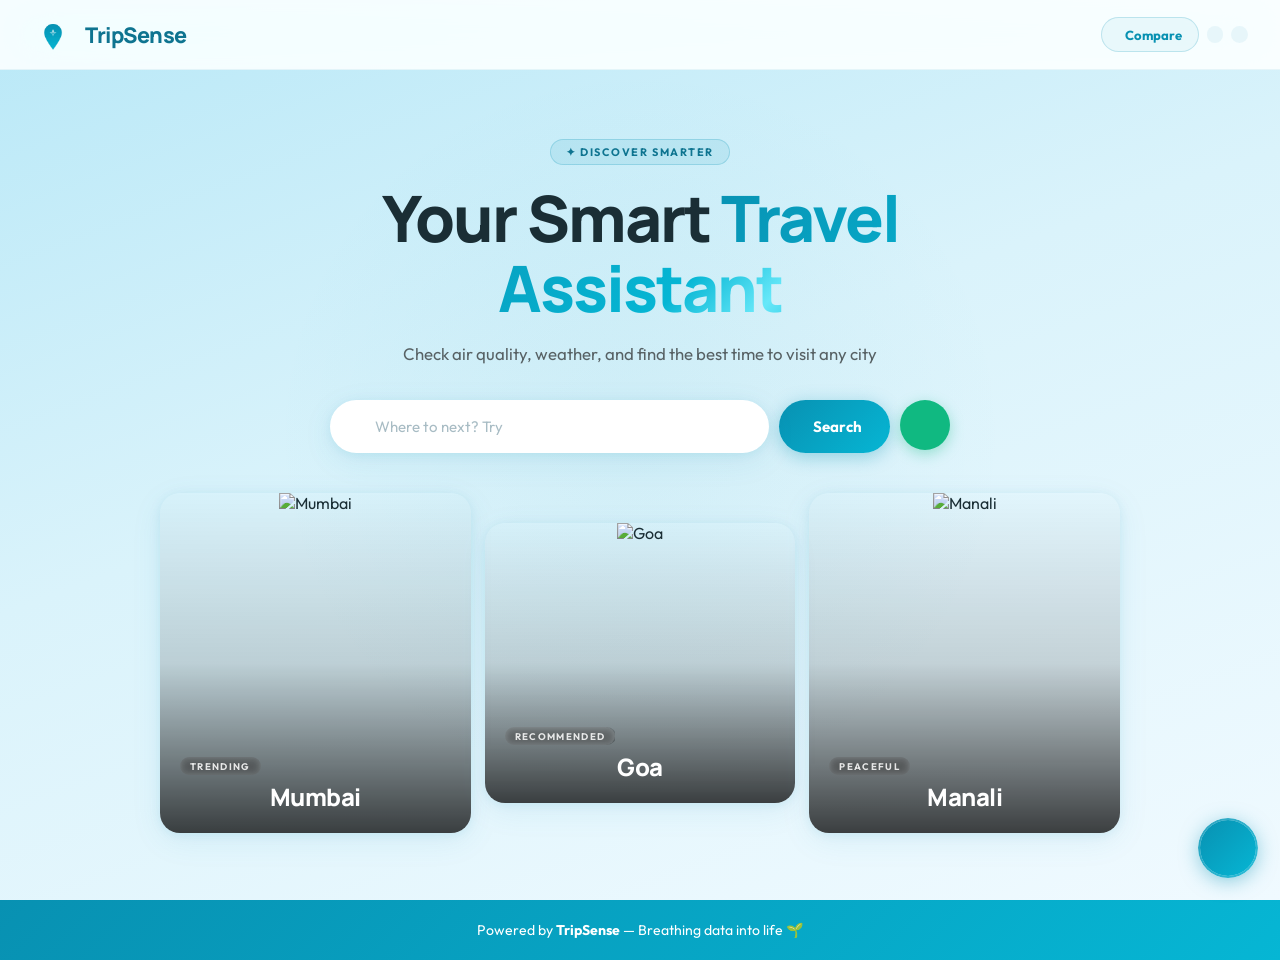
==== index.html @ 6d90a62f "Add files via upload" ====
<!DOCTYPE html>
<html lang="en">
<head>
  <meta charset="UTF-8">
  <meta name="viewport" content="width=device-width, initial-scale=1.0">
  <title>TripSense | Smart Travel Assistant</title>
  <link rel="icon" href="tripsense.png" type="image/png">
  <link href="https://fonts.googleapis.com/css2?family=Outfit:wght@300;400;600;700;800&family=Manrope:wght@400;600;700;800&display=swap" rel="stylesheet">
  <link href="https://fonts.googleapis.com/css2?family=Material+Symbols+Outlined:wght,FILL@100..700,0..1&display=swap" rel="stylesheet">
  <script src="https://unpkg.com/lucide@latest"></script>
  <link rel="stylesheet" href="style.css">
</head>
<body>

<!-- NAVBAR -->
<nav class="navbar">
  <div class="logo" onclick="scrollToTop()">
    <img src="tripsense-logo.png" alt="TripSense Logo">
    <span>TripSense</span>
  </div>
  <div class="nav-actions">
    <button id="compareBtn" class="compare-btn" title="Compare two cities">
      <i data-lucide="columns-2"></i>
      <span>Compare</span>
    </button>
    <button id="favoritesBtn" class="nav-btn" title="Favorite Cities">
      <i data-lucide="heart"></i>
      <span class="fav-count" id="favCount">0</span>
    </button>
    <button id="darkModeBtn" class="nav-btn" aria-label="Toggle dark mode">
      <i data-lucide="moon"></i>
    </button>
  </div>
</nav>

<!-- HERO -->
<section class="hero">
  <div class="hero-bg-gradient"></div>
  <div class="hero-content">
    <div class="hero-badge">✦ DISCOVER SMARTER</div>
    <h1>Your Smart <span class="hero-accent">Travel Assistant</span></h1>
    <p class="subtitle">Check air quality, weather, and find the best time to visit any city</p>
    <div class="search-container">
      <div class="search-box">
        <i data-lucide="map-pin" class="search-icon"></i>
        <input type="text" id="cityInput" placeholder="Where to next? Try Bali, Paris, Tokyo…" autocomplete="off">
        <div id="autocompleteDropdown" class="autocomplete-dropdown hidden"></div>
      </div>
      <button id="searchBtn" class="search-btn">
        <i data-lucide="search"></i>
        <span>Search</span>
      </button>
      <button id="locationBtn" class="location-btn" title="Use my location">
        <i data-lucide="navigation"></i>
      </button>
    </div>
    <div id="errorMsg" class="error-msg hidden">
      <i data-lucide="alert-circle"></i>
      <span id="errorText"></span>
    </div>
    <!-- Recent Searches -->
    <div id="recentSearches" class="recent-searches hidden">
      <div class="recent-label">Recent</div>
      <div id="recentList" class="recent-list"></div>
    </div>
  </div>

  <!-- Destination Cards -->
  <div class="dest-cards">
    <div class="dest-card dest-card-tall" onclick="quickSearch('Mumbai')">
      <img src="https://images.unsplash.com/photo-1570168007204-dfb528c6958f?w=700&q=85" alt="Mumbai" loading="lazy">
      <div class="dest-card-overlay">
        <span class="dest-tag">TRENDING</span>
        <span class="dest-name">Mumbai</span>
      </div>
    </div>
    <div class="dest-card dest-card-mid" onclick="quickSearch('Goa')">
      <img src="https://images.unsplash.com/photo-1512343879784-a960bf40e7f2?w=700&q=85" alt="Goa" loading="lazy">
      <div class="dest-card-overlay">
        <span class="dest-tag">RECOMMENDED</span>
        <span class="dest-name">Goa</span>
      </div>
    </div>
    <div class="dest-card dest-card-tall" onclick="quickSearch('Manali')">
      <img src="https://images.unsplash.com/photo-1626621341517-bbf3d9990a23?w=700&q=85" alt="Manali" loading="lazy">
      <div class="dest-card-overlay">
        <span class="dest-tag">PEACEFUL</span>
        <span class="dest-name">Manali</span>
      </div>
    </div>
  </div>
</section>

<!-- MODALS -->
<div id="cityModal" class="modal-overlay hidden">
  <div class="modal-content">
    <div class="modal-header">
      <h3>Multiple locations found</h3>
      <button id="closeModal" class="close-btn"><i data-lucide="x"></i></button>
    </div>
    <p class="modal-subtitle">Please select the location you're looking for:</p>
    <div id="cityChoices" class="city-choices"></div>
  </div>
</div>

<div id="favoritesModal" class="modal-overlay hidden">
  <div class="modal-content">
    <div class="modal-header">
      <h3>Favorite Cities ❤️</h3>
      <button id="closeFavModal" class="close-btn"><i data-lucide="x"></i></button>
    </div>
    <div id="favoritesList" class="favorites-list"></div>
  </div>
</div>

<!-- Compare Modal -->
<div id="compareModal" class="modal-overlay hidden">
  <div class="modal-content compare-modal-content">
    <div class="modal-header">
      <h3>Compare Cities</h3>
      <button id="closeCompareModal" class="close-btn"><i data-lucide="x"></i></button>
    </div>
    <p class="modal-subtitle">See how two destinations stack up side by side</p>
    <div class="compare-inputs">
      <input type="text" id="compareCity1" placeholder="City 1 (e.g., Paris)" class="compare-input">
      <span class="compare-vs">VS</span>
      <input type="text" id="compareCity2" placeholder="City 2 (e.g., Tokyo)" class="compare-input">
    </div>
    <button id="runCompare" class="search-btn" style="width:100%;margin-top:1rem;justify-content:center">
      <i data-lucide="bar-chart-3"></i> Compare Now
    </button>
    <div id="compareResults" class="compare-results hidden"></div>
  </div>
</div>

<!-- SKELETON LOADER (replaces plain spinner) -->
<div id="loadingSpinner" class="skeleton-section hidden">
  <div class="container">
    <div class="skeleton-main-card">
      <div class="skeleton-header">
        <div class="skeleton-line skeleton-title"></div>
        <div class="skeleton-circle"></div>
      </div>
      <div class="skeleton-stats-grid">
        <div class="skeleton-stat"></div>
        <div class="skeleton-stat"></div>
        <div class="skeleton-stat"></div>
        <div class="skeleton-stat"></div>
      </div>
    </div>
    <div class="skeleton-health"></div>
    <div class="skeleton-forecast-row">
      <div class="skeleton-forecast-item"></div>
      <div class="skeleton-forecast-item"></div>
      <div class="skeleton-forecast-item"></div>
      <div class="skeleton-forecast-item"></div>
      <div class="skeleton-forecast-item"></div>
    </div>
  </div>
</div>

<!-- RESULTS -->
<section id="resultsSection" class="results-section hidden">
  <div class="container">

    <!-- Main Card -->
    <div class="main-card reveal">
      <div class="city-header">
        <div>
          <div class="city-title-row">
            <h2 id="cityName">City Name</h2>
            <!-- Travel Score Ring -->
            <div class="travel-score" id="travelScore">
              <svg viewBox="0 0 36 36" class="score-ring">
                <path class="score-ring-bg" d="M18 2.0845 a 15.9155 15.9155 0 0 1 0 31.831 a 15.9155 15.9155 0 0 1 0 -31.831"/>
                <path class="score-ring-fill" id="scoreRingFill" stroke-dasharray="0, 100" d="M18 2.0845 a 15.9155 15.9155 0 0 1 0 31.831 a 15.9155 15.9155 0 0 1 0 -31.831"/>
              </svg>
              <span class="score-number" id="scoreNumber">--</span>
            </div>
            <button id="favoriteBtn" class="favorite-btn" title="Add to favorites"><i data-lucide="heart"></i></button>
            <button id="shareBtn" class="share-btn" title="Share this city"><i data-lucide="share-2"></i></button>
          </div>
          <p id="weatherDesc" class="weather-desc">Weather description</p>
          <p class="score-label-text" id="scoreLabel"></p>
        </div>
        <img id="weatherIcon" src="" alt="weather icon" class="weather-icon">
      </div>

      <div class="conditions-label">
        <span class="conditions-tag">DESTINATION INSIGHTS</span>
        <span class="conditions-title">Current Conditions</span>
      </div>

      <div class="traveler-rating-strip">
        <div class="rating-stars" id="ratingStars">★★★★☆</div>
        <div class="rating-text" id="ratingText">Loading traveler sentiment…</div>
        <div class="rating-badge" id="ratingBadge">--</div>
      </div>

      <div class="stats-grid">
        <div class="stat-card aqi-card reveal" style="transition-delay:0.05s">
          <div class="stat-card-top">
            <div class="stat-icon-chip aqi-chip"><i data-lucide="wind"></i></div>
            <span class="stat-badge">Good</span>
          </div>
          <div class="stat-label-small">Air Quality</div>
          <div class="stat-value" id="aqiValue">--</div>
          <div class="stat-label" id="aqiLabel">--</div>
          <div class="stat-card-bar aqi-bar"></div>
        </div>
        <div class="stat-card temp-card reveal" style="transition-delay:0.15s">
          <div class="stat-card-top">
            <div class="stat-icon-chip temp-chip"><i data-lucide="thermometer"></i></div>
            <span class="stat-badge temp-badge">Temperature</span>
          </div>
          <div class="stat-label-small">Temperature</div>
          <div class="stat-value" id="tempValue">--°C</div>
          <div class="stat-sublabel" id="feelsLike">Feels like --°C</div>
          <div class="stat-card-bar temp-bar"></div>
        </div>
        <div class="stat-card humidity-card reveal" style="transition-delay:0.25s">
          <div class="stat-card-top">
            <div class="stat-icon-chip humidity-chip"><i data-lucide="droplets"></i></div>
            <span class="stat-badge humidity-badge">Moderate</span>
          </div>
          <div class="stat-label-small">Humidity</div>
          <div class="stat-value" id="humidityValue">--%</div>
          <div class="stat-sublabel" id="windSpeed">Wind: -- m/s</div>
          <div class="stat-card-bar humidity-bar"></div>
        </div>
        <div class="stat-card time-card reveal" style="transition-delay:0.35s">
          <div class="stat-card-top">
            <div class="stat-icon-chip uv-chip"><i data-lucide="sun"></i></div>
            <span class="stat-badge uv-badge">UV Level</span>
          </div>
          <div class="stat-label-small">UV Index</div>
          <div class="stat-value small" id="uvValue">--</div>
          <div class="stat-sublabel" id="uvLabel">--</div>
          <div class="stat-card-bar time-bar"></div>
        </div>
      </div>

      <!-- Best Time to Visit Banner -->
      <div class="best-time-banner reveal" style="transition-delay:0.4s">
        <div class="best-time-icon"><i data-lucide="calendar"></i></div>
        <div class="best-time-content">
          <span class="best-time-label">Best Time to Visit</span>
          <span class="best-time-months" id="bestMonth">--</span>
          <span class="best-time-reason" id="bestReason">--</span>
        </div>
      </div>
    </div>

    <!-- Map Card -->
    <div class="map-card reveal">
      <h3 class="card-title"><i data-lucide="map"></i> Location</h3>
      <div class="map-container">
        <iframe id="cityMapFrame" src="" allowfullscreen loading="lazy" referrerpolicy="no-referrer-when-downgrade"></iframe>
      </div>
    </div>

    <!-- Local Time + Sunrise/Sunset Card -->
    <div class="time-info-card reveal">
      <div class="local-time-section">
        <div class="local-time-icon"><i data-lucide="clock"></i></div>
        <div>
          <div class="local-time-label">Local Time</div>
          <div class="local-time-value" id="localTime">--:--</div>
        </div>
      </div>
      <div class="sun-times">
        <div class="sun-item">
          <i data-lucide="sunrise"></i>
          <div><div class="sun-label">Sunrise</div><div class="sun-value" id="sunriseTime">--:--</div></div>
        </div>
        <div class="sun-item">
          <i data-lucide="sunset"></i>
          <div><div class="sun-label">Sunset</div><div class="sun-value" id="sunsetTime">--:--</div></div>
        </div>
        <div class="sun-item">
          <i data-lucide="eye"></i>
          <div><div class="sun-label">Visibility</div><div class="sun-value" id="visibilityValue">-- km</div></div>
        </div>
      </div>
    </div>

    <!-- Health Card -->
    <div class="health-card reveal">
      <h3 class="card-title"><i data-lucide="trending-up"></i> Health Recommendation</h3>
      <p id="healthRec" class="health-text">--</p>
    </div>

    <!-- Forecast Card -->
    <div class="forecast-card reveal">
      <h3 class="card-title">5-Day Forecast</h3>
      <div id="forecastGrid" class="forecast-grid"></div>
    </div>

    <!-- Hotels -->
    <div class="hotels-section reveal">
      <h3 class="card-title"><i data-lucide="hotel"></i> Find Your Perfect Stay</h3>
      
      <!-- Featured Booking.com Card -->
      <div class="featured-hotel-card" id="featuredHotelCard">
        <div class="featured-hotel-content">
          <div class="featured-hotel-icon">
            <i data-lucide="building-2"></i>
          </div>
          <div class="featured-hotel-text">
            <h4>Find the best hotel deals</h4>
            <p>Compare prices & save up to 50%</p>
          </div>
        </div>
        <a id="bookingLink" href="#" target="_blank" rel="noopener noreferrer" class="featured-hotel-cta">
          Search Hotels <span class="cta-arrow">→</span>
        </a>
      </div>
      
      <!-- Other Platforms -->
      <div class="platform-grid-small">
        <a id="agodaLink" href="#" target="_blank" rel="noopener" class="platform-pill">🏨 Agoda</a>
        <a id="airbnbLink" href="#" target="_blank" rel="noopener" class="platform-pill">🏠 Airbnb</a>
        <a id="hotelscomLink" href="#" target="_blank" rel="noopener" class="platform-pill">🏨 Hotels.com</a>
      </div>
    </div>

    <!-- Flight CTA -->
    <div class="flight-card reveal">
      <div class="flight-card-inner">
        <div class="flight-left">
          <div class="flight-icon-wrap">
            <span class="material-symbols-outlined">flight_takeoff</span>
          </div>
          <div>
            <h3 id="flightTitle">Ready to Visit?</h3>
            <p class="flight-subtitle">Find the best flight deals and start planning your trip!</p>
          </div>
        </div>
        <a id="flightLink" href="#" target="_blank" rel="noopener noreferrer" class="flight-btn">
          Search Flights <span class="material-symbols-outlined">arrow_forward</span>
        </a>
      </div>
      <p class="flight-note">Powered by Google Flights · Compare prices across airlines</p>
    </div>

  </div>
</section>

<!-- SHARE MODAL -->
<div id="shareModal" class="modal-overlay hidden">
  <div class="modal-content share-modal">
    <div class="modal-header">
      <h3>Share This City 🌍</h3>
      <button id="closeShareModal" class="close-btn"><i data-lucide="x"></i></button>
    </div>
    <p class="modal-subtitle">Share travel info with friends and family</p>
    <div class="share-options">
      <button class="share-option whatsapp" id="shareWhatsApp">
        <svg width="24" height="24" viewBox="0 0 24 24" fill="currentColor"><path d="M17.472 14.382c-.297-.149-1.758-.867-2.03-.967-.273-.099-.471-.148-.67.15-.197.297-.767.966-.94 1.164-.173.199-.347.223-.644.075-.297-.15-1.255-.463-2.39-1.475-.883-.788-1.48-1.761-1.653-2.059-.173-.297-.018-.458.13-.606.134-.133.298-.347.446-.52.149-.174.198-.298.298-.497.099-.198.05-.371-.025-.52-.075-.149-.669-1.612-.916-2.207-.242-.579-.487-.5-.669-.51-.173-.008-.371-.01-.57-.01-.198 0-.52.074-.792.372-.272.297-1.04 1.016-1.04 2.479 0 1.462 1.065 2.875 1.213 3.074.149.198 2.096 3.2 5.077 4.487.709.306 1.262.489 1.694.625.712.227 1.36.195 1.871.118.571-.085 1.758-.719 2.006-1.413.248-.694.248-1.289.173-1.413-.074-.124-.272-.198-.57-.347m-5.421 7.403h-.004a9.87 9.87 0 01-5.031-1.378l-.361-.214-3.741.982.998-3.648-.235-.374a9.86 9.86 0 01-1.51-5.26c.001-5.45 4.436-9.884 9.888-9.884 2.64 0 5.122 1.03 6.988 2.898a9.825 9.825 0 012.893 6.994c-.003 5.45-4.437 9.884-9.885 9.884m8.413-18.297A11.815 11.815 0 0012.05 0C5.495 0 .16 5.335.157 11.892c0 2.096.547 4.142 1.588 5.945L.057 24l6.305-1.654a11.882 11.882 0 005.683 1.448h.005c6.554 0 11.89-5.335 11.893-11.893a11.821 11.821 0 00-3.48-8.413Z"/></svg>
        <span>WhatsApp</span>
      </button>
      <button class="share-option twitter" id="shareTwitter">
        <svg width="24" height="24" viewBox="0 0 24 24" fill="currentColor"><path d="M18.244 2.25h3.308l-7.227 8.26 8.502 11.24H16.17l-5.214-6.817L4.99 21.75H1.68l7.73-8.835L1.254 2.25H8.08l4.713 6.231zm-1.161 17.52h1.833L7.084 4.126H5.117z"/></svg>
        <span>X (Twitter)</span>
      </button>
      <button class="share-option facebook" id="shareFacebook">
        <svg width="24" height="24" viewBox="0 0 24 24" fill="currentColor"><path d="M24 12.073c0-6.627-5.373-12-12-12s-12 5.373-12 12c0 5.99 4.388 10.954 10.125 11.854v-8.385H7.078v-3.47h3.047V9.43c0-3.007 1.792-4.669 4.533-4.669 1.312 0 2.686.235 2.686.235v2.953H15.83c-1.491 0-1.956.925-1.956 1.874v2.25h3.328l-.532 3.47h-2.796v8.385C19.612 23.027 24 18.062 24 12.073z"/></svg>
        <span>Facebook</span>
      </button>
      <button class="share-option copy" id="shareCopy">
        <i data-lucide="copy"></i>
        <span>Copy Link</span>
      </button>
    </div>
    <div id="shareSuccess" class="share-success hidden">
      <i data-lucide="check-circle"></i>
      <span>Link copied to clipboard!</span>
    </div>
  </div>
</div>

<!-- Toast container -->
<div id="toastContainer" class="toast-container"></div>

<!-- AI Trip Assistant Chatbot -->
<div id="chatbotWidget" class="chatbot-widget">
  <button id="chatbotToggle" class="chatbot-toggle" aria-label="Open AI Trip Assistant">
    <i data-lucide="sparkles" class="chatbot-toggle-icon"></i>
  </button>
  
  <div id="chatbotContainer" class="chatbot-container hidden">
    <div class="chatbot-header">
      <div class="chatbot-header-left">
        <div class="chatbot-avatar">
          <i data-lucide="sparkles"></i>
        </div>
        <div class="chatbot-title">
          <h4>TripSense AI</h4>
          <span class="chatbot-status">
            <span class="status-dot"></span> Online
          </span>
        </div>
      </div>
      <div class="chatbot-header-actions">
        <button id="chatbotClear" class="chatbot-action-btn" title="Clear conversation">
          <i data-lucide="trash-2"></i>
        </button>
        <button id="chatbotClose" class="chatbot-action-btn" title="Close">
          <i data-lucide="x"></i>
        </button>
      </div>
    </div>
    
    <div id="chatbotMessages" class="chatbot-messages">
      <div class="chat-message bot-message">
        <div class="message-avatar"><i data-lucide="bot"></i></div>
        <div class="message-content">
          <p>Hi! I'm TripSense AI 🌍 Ask me anything about travel — itineraries, packing, best time to visit, local tips and more.</p>
        </div>
      </div>
    </div>
    
    <div class="chatbot-suggestions">
      <button class="suggestion-chip" onclick="askAI('What is the best time to visit this location?')">
        🌤️ Best time to visit?
      </button>
      <button class="suggestion-chip" onclick="askAI('Suggest 3-day itinerary')">
        📅 3-day itinerary
      </button>
      <button class="suggestion-chip" onclick="askAI('What should I pack?')">
        🎒 Packing list
      </button>
      <button class="suggestion-chip" onclick="askAI('Local attractions nearby')">
        📍 Local attractions
      </button>
    </div>
    
    <div class="chatbot-input-area">
      <div class="chatbot-input-wrapper">
        <input 
          type="text" 
          id="chatbotInput" 
          placeholder="Ask about trips, weather, locations..." 
          autocomplete="off"
        >
        <button id="chatbotSend" class="chatbot-send-btn" aria-label="Send message">
          <i data-lucide="send"></i>
        </button>
      </div>
      <p class="chatbot-disclaimer">
        <i data-lucide="info" style="width:12px;height:12px;"></i>
        Powered by Groq · Llama 3.1 • May occasionally provide incorrect info
      </p>
    </div>
  </div>
</div>

<!-- FOOTER -->
<footer>
  <p>Powered by <b>TripSense</b> — Breathing data into life 🌱</p>
</footer>

<script src="script.js"></script>
<script src="enhancements.js"></script>
<script src="chatbot.js"></script>
<script>
  function quickSearch(city) {
    const input = document.getElementById('cityInput');
    const btn   = document.getElementById('searchBtn');
    if (input && btn) { input.value = city; btn.click(); }
  }

  // Scroll reveal observer (shared — enhancements.js also uses window.revealObserver)
  window.revealObserver = new IntersectionObserver((entries) => {
    entries.forEach(entry => {
      if (entry.isIntersecting) {
        entry.target.classList.add('active');
        window.revealObserver.unobserve(entry.target);
      }
    });
  }, { threshold: 0.07, rootMargin: '0px 0px -30px 0px' });
  document.querySelectorAll('.reveal').forEach(el => window.revealObserver.observe(el));
</script>
</body>
</html>
---- style.css ----
/* ============================================================
   TripSense — Final Upgraded Style
   Incorporates all 4 Stitch screenshots:
   - Image 1: Stat cards with icon chips + colored bottom bars
   - Image 2: Flight CTA with asymmetric hero feel
   - Image 3: Clean forecast cards, large city image header
   - Image 4: Staggered destination cards layout
   ============================================================ */

/* === RESET === */
*, *::before, *::after { margin: 0; padding: 0; box-sizing: border-box; }

/* === VARIABLES === */
:root {
  --primary: #0891b2;
  --primary-dark: #0e7490;
  --primary-light: #cffafe;
  --secondary: #06b6d4;
  --bg-light: #dff0f7;
  --bg-white: #ffffff;
  --text-dark: #1a2e35;
  --text-gray: #576164;
  --shadow: 0 4px 24px rgba(8,145,178,0.08);
  --shadow-lg: 0 12px 48px rgba(8,145,178,0.14);
  --shadow-card: 0 2px 12px rgba(8,145,178,0.1), 0 8px 32px rgba(8,145,178,0.08);
  --radius: 20px;
  --radius-lg: 24px;
  --transition: all 0.3s cubic-bezier(0.4,0,0.2,1);
  --spring: all 0.45s cubic-bezier(0.34,1.56,0.64,1);
}

body.dark {
  --bg-light: #0c1a24;
  --bg-white: #162230;
  --text-dark: #e8f4f8;
  --text-gray: #8faab8;
  --shadow: 0 4px 24px rgba(0,0,0,0.4);
  --shadow-lg: 0 12px 48px rgba(0,0,0,0.5);
  --shadow-card: 0 2px 16px rgba(0,0,0,0.3), 0 8px 32px rgba(0,0,0,0.2);
}

/* === BODY === */
body {
  font-family: 'Outfit', sans-serif;
  background: var(--bg-light);
  color: var(--text-dark);
  min-height: 100vh;
  display: flex;
  flex-direction: column;
  transition: background 0.4s ease, color 0.4s ease;
  overflow-x: hidden;
}
body.dark { background: linear-gradient(160deg, #0c1a24 0%, #0a1520 100%); }

/* === SCROLL REVEAL — smoother than before === */
.reveal {
  opacity: 0;
  transform: translateY(28px);
  transition: opacity 0.75s cubic-bezier(0.16,1,0.3,1),
              transform 0.75s cubic-bezier(0.16,1,0.3,1);
}
.reveal.active { opacity: 1; transform: translateY(0); }

/* Staggered via transition-delay on individual elements */

/* === NAVBAR === */
.navbar {
  position: fixed;
  top: 0; width: 100%;
  background: rgba(255,255,255,0.88);
  backdrop-filter: blur(24px) saturate(200%);
  -webkit-backdrop-filter: blur(24px) saturate(200%);
  display: flex;
  justify-content: space-between;
  align-items: center;
  padding: 0.85rem 2rem;
  border-bottom: 1px solid rgba(8,145,178,0.08);
  z-index: 1000;
  transition: var(--transition);
}
body.dark .navbar {
  background: rgba(12,26,36,0.92);
  border-color: rgba(8,145,178,0.12);
}

.logo {
  display: flex;
  align-items: center;
  gap: 11px;
  font-family: 'Manrope', sans-serif;
  font-weight: 800;
  font-size: 1.35rem;
  letter-spacing: -0.5px;
  color: var(--primary-dark);
  cursor: pointer;
  transition: var(--spring);
}
.logo:hover { transform: scale(1.02); }
.logo img { width: 42px; height: 42px; }
body.dark .logo { color: #67e8f9; }

.nav-actions { display: flex; gap: 0.5rem; align-items: center; }

.nav-btn {
  border: none;
  background: rgba(8,145,178,0.07);
  color: var(--primary);
  padding: 0.52rem;
  border-radius: 12px;
  cursor: pointer;
  display: flex; align-items: center; justify-content: center;
  transition: var(--spring);
  position: relative;
}
.nav-btn:hover { background: rgba(8,145,178,0.16); transform: scale(1.1) translateY(-1px); }
.nav-btn svg { width: 18px; height: 18px; }

.fav-count {
  position: absolute; top: -5px; right: -5px;
  background: #ef4444; color: white;
  font-size: 0.65rem; font-weight: 700;
  padding: 2px 5px; border-radius: 10px; min-width: 18px; text-align: center;
}
.fav-count.hidden { display: none; }

/* === HERO === */
.hero {
  position: relative;
  z-index: 10;
  min-height: 100vh;
  display: flex;
  flex-direction: column;
  align-items: center;
  justify-content: center;
  padding: 6.5rem 1.5rem 2rem;
  overflow: hidden;
  text-align: center;
}

.hero-bg-gradient {
  position: absolute; inset: 0;
  background: linear-gradient(160deg, #b8e8f7 0%, #daf3fb 45%, #f0faff 100%);
  z-index: 0;
}
body.dark .hero-bg-gradient {
  background: linear-gradient(160deg, #0a1e2c 0%, #0c1a24 55%, #091520 100%);
}

/* Animated glow ring */
.hero-bg-gradient::before {
  content: '';
  position: absolute;
  width: 800px; height: 800px; border-radius: 50%;
  background: radial-gradient(circle, rgba(8,145,178,0.06) 0%, transparent 65%);
  top: 50%; left: 50%;
  transform: translate(-50%, -52%);
  animation: glow-pulse 7s ease-in-out infinite;
}
@keyframes glow-pulse {
  0%,100% { transform: translate(-50%,-52%) scale(1); opacity: 0.6; }
  50%      { transform: translate(-50%,-52%) scale(1.15); opacity: 1; }
}

.hero-content {
  position: relative; z-index: 20;
  max-width: 680px; width: 100%;
  animation: hero-rise 0.9s cubic-bezier(0.16,1,0.3,1) both;
}
@keyframes hero-rise {
  from { opacity:0; transform: translateY(32px); }
  to   { opacity:1; transform: translateY(0); }
}

.hero-badge {
  display: inline-block;
  background: rgba(8,145,178,0.09);
  border: 1px solid rgba(8,145,178,0.22);
  color: var(--primary-dark);
  font-size: 0.68rem; font-weight: 700;
  letter-spacing: 0.14em; text-transform: uppercase;
  padding: 5px 15px; border-radius: 50px; margin-bottom: 18px;
}
body.dark .hero-badge { background: rgba(103,232,249,0.1); border-color: rgba(103,232,249,0.25); color: #67e8f9; }

.hero h1 {
  font-family: 'Manrope', sans-serif;
  font-size: clamp(2.4rem, 6vw, 4rem);
  font-weight: 800;
  letter-spacing: -2px; line-height: 1.1;
  color: var(--text-dark);
  margin-bottom: 1rem;
}

.hero-accent {
  background: linear-gradient(135deg, #0891b2 30%, #06b6d4 100%);
  -webkit-background-clip: text; -webkit-text-fill-color: transparent; background-clip: text;
}

.subtitle {
  font-size: 1.05rem; color: var(--text-gray); font-weight: 400;
  line-height: 1.65; margin-bottom: 2rem;
  max-width: 500px; margin-left: auto; margin-right: auto;
}

/* === SEARCH === */
.search-container {
  display: flex; gap: 0.65rem;
  max-width: 620px; margin: 0 auto 2.5rem;
  flex-wrap: wrap; justify-content: center; align-items: stretch;
  position: relative;
  z-index: 30;
}

.search-box {
  flex: 1; min-width: 260px;
  position: relative; display: flex; align-items: center;
  z-index: 30;
}

.search-icon {
  position: absolute; left: 1.1rem;
  color: var(--primary); width: 17px; height: 17px;
}

.search-box input {
  width: 100%;
  padding: 0.95rem 1rem 0.95rem 2.7rem;
  border-radius: 50px; border: 2px solid transparent;
  background: var(--bg-white); color: var(--text-dark);
  font-family: 'Outfit', sans-serif; font-size: 0.94rem;
  outline: none; transition: var(--transition);
  box-shadow: var(--shadow-card);
}
.search-box input:focus {
  border-color: var(--primary);
  box-shadow: 0 0 0 4px rgba(8,145,178,0.1), var(--shadow-card);
}
.search-box input::placeholder { color: #a8bcc4; }

.autocomplete-dropdown { position: absolute; z-index: 9999; top: calc(100% + 6px); left: 0; right: 0; background: var(--bg-white); border: 1.5px solid rgba(8,145,178,0.2); border-radius: 16px; box-shadow: var(--shadow-lg); overflow: hidden; }
.autocomplete-item { padding: 0.75rem 1.1rem; cursor: pointer; font-size: 0.9rem; display: flex; align-items: center; gap: 0.5rem; transition: background 0.15s; }
.autocomplete-item:hover { background: rgba(8,145,178,0.07); }
.autocomplete-item .item-country { font-size: 0.75rem; color: var(--text-gray); margin-left: auto; }

.search-btn {
  padding: 0.95rem 1.7rem; border-radius: 50px; border: none;
  background: linear-gradient(135deg, #0891b2, #06b6d4);
  color: white; font-family: 'Outfit', sans-serif; font-weight: 700; font-size: 0.94rem;
  cursor: pointer; display: flex; align-items: center; gap: 0.45rem;
  transition: var(--spring);
  box-shadow: 0 4px 18px rgba(8,145,178,0.35);
  white-space: nowrap;
}
.search-btn:hover { transform: translateY(-2px) scale(1.02); box-shadow: 0 8px 28px rgba(8,145,178,0.45); }
.search-btn:disabled { opacity: 0.5; cursor: not-allowed; transform: none; }

.location-btn {
  width: 50px; height: 50px; border-radius: 50%; border: none;
  background: #10b981; color: white; cursor: pointer;
  display: flex; align-items: center; justify-content: center;
  transition: var(--spring);
  box-shadow: 0 4px 14px rgba(16,185,129,0.35); flex-shrink: 0;
}
.location-btn:hover { transform: translateY(-2px) rotate(20deg); box-shadow: 0 8px 22px rgba(16,185,129,0.45); }

/* === DESTINATION CARDS — Image 4 staggered layout === */
.dest-cards {
  position: relative; z-index: 1;
  display: grid;
  grid-template-columns: 1fr 1fr 1fr;
  grid-template-rows: auto;
  gap: 14px;
  max-width: 960px; width: 100%;
  animation: hero-rise 0.9s 0.25s cubic-bezier(0.16,1,0.3,1) both;
}

.dest-card {
  position: relative; border-radius: 20px; overflow: hidden;
  cursor: pointer; transition: var(--spring);
  box-shadow: var(--shadow-card);
}
.dest-card:hover { transform: translateY(-8px) scale(1.015); box-shadow: 0 24px 50px rgba(8,145,178,0.18); }
.dest-card:hover img { transform: scale(1.1); }

/* Staggered heights like Image 4 */
.dest-card-tall { height: 340px; }
.dest-card-mid  { height: 280px; margin-top: 30px; }

.dest-card img {
  width: 100%; height: 100%; object-fit: cover;
  transition: transform 0.65s cubic-bezier(0.4,0,0.2,1);
}

.dest-card-overlay {
  position: absolute; inset: 0;
  background: linear-gradient(to top, rgba(0,0,0,0.75) 0%, rgba(0,0,0,0.15) 50%, transparent 100%);
  display: flex; flex-direction: column; justify-content: flex-end;
  padding: 20px;
}

.dest-tag {
  font-size: 0.6rem; font-weight: 700; letter-spacing: 0.14em;
  color: rgba(255,255,255,0.85); text-transform: uppercase; margin-bottom: 5px;
  background: rgba(255,255,255,0.15);
  backdrop-filter: blur(4px);
  padding: 3px 10px; border-radius: 50px;
  display: inline-block; width: fit-content;
}

.dest-name {
  font-family: 'Manrope', sans-serif;
  font-size: 1.5rem; font-weight: 800; color: white; letter-spacing: -0.5px;
}

/* === ERROR === */
.error-msg {
  position: relative; z-index: 1;
  margin-top: 1rem; padding: 0.85rem 1.3rem;
  background: #fee2e2; border: 1.5px solid #fca5a5; color: #991b1b;
  border-radius: 14px; display: flex; align-items: center; gap: 0.5rem;
  max-width: 560px; margin-left: auto; margin-right: auto; font-size: 0.9rem;
}

/* === LOADER === */
.loading-spinner { text-align: center; padding: 4rem 2rem; }
.spinner {
  width: 46px; height: 46px;
  border: 3px solid rgba(8,145,178,0.12); border-top-color: var(--primary);
  border-radius: 50%; animation: spin 0.75s linear infinite;
  margin: 0 auto 1rem;
}
@keyframes spin { to { transform: rotate(360deg); } }
.loading-spinner p { color: var(--text-gray); font-size: 0.9rem; }

/* === RESULTS === */
.results-section { padding: 2.5rem 1rem 5rem; }
.container { max-width: 1100px; margin: 0 auto; display: flex; flex-direction: column; gap: 1.3rem; }

/* === MAIN CARD === */
.main-card {
  background: var(--bg-white);
  border-radius: var(--radius-lg);
  padding: 2rem;
  box-shadow: var(--shadow-card);
  border: 1px solid rgba(8,145,178,0.07);
  transition: var(--transition);
}

.city-header {
  display: flex; justify-content: space-between; align-items: flex-start;
  margin-bottom: 1rem; flex-wrap: wrap; gap: 1rem;
}
.city-title-row { display: flex; align-items: center; gap: 0.8rem; flex-wrap: wrap; }

.city-header h2 {
  font-family: 'Manrope', sans-serif;
  font-size: 2.2rem; font-weight: 800; letter-spacing: -1px; color: var(--text-dark);
}

.favorite-btn, .share-btn {
  background: rgba(8,145,178,0.07); border: 1.5px solid rgba(8,145,178,0.18);
  color: var(--primary); padding: 0.5rem; border-radius: 12px;
  cursor: pointer; display: flex; align-items: center; justify-content: center;
  transition: var(--spring);
}
.favorite-btn:hover, .share-btn:hover {
  background: var(--primary); color: white;
  transform: scale(1.12); box-shadow: 0 4px 14px rgba(8,145,178,0.35);
}
.favorite-btn.active { background: #ef4444; border-color: #ef4444; color: white; }

.weather-desc { font-size: 0.95rem; color: var(--text-gray); margin-top: 4px; text-transform: capitalize; }
.weather-icon { width: 80px; height: 80px; }

/* === CURRENT CONDITIONS LABEL (Image 1) === */
.conditions-label {
  display: flex; flex-direction: column; gap: 2px;
  margin-bottom: 1.2rem;
}
.conditions-tag {
  font-size: 0.65rem; font-weight: 700; letter-spacing: 0.12em;
  text-transform: uppercase; color: var(--text-gray);
}
.conditions-title {
  font-family: 'Manrope', sans-serif;
  font-size: 1.1rem; font-weight: 800; color: var(--text-dark);
  letter-spacing: -0.3px;
}

/* Traveler Rating Strip */
.traveler-rating-strip { display: flex; align-items: center; gap: 1rem; padding: 0.8rem 1rem; background: rgba(8,145,178,0.04); border-radius: 12px; margin-bottom: 1.2rem; flex-wrap: wrap; }
.rating-stars { color: #f59e0b; font-size: 1.1rem; letter-spacing: 2px; }
.rating-text { font-size: 0.88rem; font-weight: 600; color: var(--text-dark); flex: 1; }
.rating-badge { font-size: 0.75rem; font-weight: 700; padding: 3px 10px; border-radius: 50px; background: rgba(16,185,129,0.12); color: #059669; border: 1px solid rgba(16,185,129,0.25); }

/* === STATS GRID — Image 1 style with icon chips + bottom bars === */
.stats-grid {
  display: grid;
  grid-template-columns: repeat(auto-fit, minmax(200px, 1fr));
  gap: 1rem;
}

.stat-card {
  background: var(--bg-white);
  border: 1px solid rgba(8,145,178,0.15);
  border-radius: 18px;
  padding: 1.4rem 1.4rem 1rem;
  position: relative;
  overflow: hidden;
  transition: var(--spring);
  box-shadow: var(--shadow-card);
}
.stat-card:hover { transform: translateY(-5px); box-shadow: var(--shadow-lg); }

/* Colored accent gradients per card */
.aqi-card      { background: linear-gradient(135deg, #b2e8f7, #d4f3fc); }
.temp-card     { background: linear-gradient(135deg, #ffd7aa, #ffe8cc); }
.humidity-card { background: linear-gradient(135deg, #b3cfff, #d4e4ff); }
.time-card     { background: linear-gradient(135deg, #fef3c7, #fde68a); }

body.dark .aqi-card      { background: linear-gradient(160deg, #0a2535, #0c3040); }
body.dark .temp-card     { background: linear-gradient(160deg, #2a1500, #3d1f00); }
body.dark .humidity-card { background: linear-gradient(160deg, #0a1535, #0e1f50); }
body.dark .time-card     { background: linear-gradient(160deg, #3d2a00, #5c3f00); }

/* Top row: icon chip + badge */
.stat-card-top {
  display: flex; align-items: flex-start; justify-content: space-between;
  margin-bottom: 1rem;
}

/* Icon chip — Image 1 style square rounded icon */
.stat-icon-chip {
  width: 40px; height: 40px; border-radius: 12px;
  display: flex; align-items: center; justify-content: center;
  flex-shrink: 0;
}
.stat-icon-chip svg { width: 18px; height: 18px; }

.aqi-chip      { background: linear-gradient(135deg, #06b6d4, #0891b2); color: white; }
.temp-chip     { background: linear-gradient(135deg, #fb923c, #f97316); color: white; }
.humidity-chip { background: linear-gradient(135deg, #60a5fa, #3b82f6); color: white; }
.time-chip     { background: linear-gradient(135deg, #34d399, #10b981); color: white; }
.uv-chip       { background: linear-gradient(135deg, #fbbf24, #f59e0b); color: white; }

/* Status badge pill — top right */
.stat-badge {
  font-size: 0.65rem; font-weight: 700; letter-spacing: 0.06em;
  padding: 3px 10px; border-radius: 50px; white-space: nowrap;
}
.aqi-card      .stat-badge { background: #dcfce7; color: #166534; }
.temp-card     .stat-badge { background: #fff7ed; color: #9a3412; }
.humidity-card .stat-badge { background: #eff6ff; color: #1d4ed8; }
.time-card     .stat-badge { background: #fef3c7; color: #92400e; }

body.dark .aqi-card      .stat-badge { background: rgba(22,101,52,0.35); color: #86efac; }
body.dark .temp-card     .stat-badge { background: rgba(154,52,18,0.35); color: #fed7aa; }
body.dark .humidity-card .stat-badge { background: rgba(29,78,216,0.35); color: #bfdbfe; }
body.dark .time-card     .stat-badge { background: rgba(146,64,14,0.35); color: #fde68a; }

.stat-label-small {
  font-size: 0.72rem; font-weight: 600; letter-spacing: 0.04em;
  text-transform: uppercase; color: var(--text-gray);
  margin-bottom: 4px;
}

.stat-value {
  font-family: 'Manrope', sans-serif;
  font-size: 2.2rem; font-weight: 800;
  color: var(--text-dark); letter-spacing: -1px; line-height: 1;
  margin-bottom: 4px;
}
.stat-value.small { font-size: 1.2rem; }

.stat-label { font-size: 0.9rem; font-weight: 600; color: var(--text-dark); margin-top: 2px; }
.stat-sublabel { font-size: 0.82rem; color: var(--text-gray); margin-top: 2px; }

/* Colored bottom bar — Image 1 style */
.stat-card-bar {
  position: absolute; bottom: 0; left: 0; right: 0;
  height: 3px; border-radius: 0 0 18px 18px;
}
.aqi-bar      { background: linear-gradient(90deg, #06b6d4, #0891b2); width: 40%; }
.temp-bar     { background: linear-gradient(90deg, #fb923c, #f97316); width: 65%; }
.humidity-bar { background: linear-gradient(90deg, #60a5fa, #3b82f6); width: 50%; }
.time-bar     { background: linear-gradient(90deg, #34d399, #10b981); width: 80%; }

/* Best Time to Visit Banner */
.best-time-banner {
  display: flex;
  align-items: center;
  gap: 1rem;
  margin-top: 1.5rem;
  padding: 1rem 1.2rem;
  background: linear-gradient(135deg, rgba(8,145,178,0.08), rgba(6,182,212,0.05));
  border: 1px solid rgba(8,145,178,0.12);
  border-radius: 14px;
  backdrop-filter: blur(10px);
}

.best-time-icon {
  width: 40px;
  height: 40px;
  border-radius: 10px;
  background: linear-gradient(135deg, #0891b2, #06b6d4);
  display: flex;
  align-items: center;
  justify-content: center;
  color: white;
  flex-shrink: 0;
}

.best-time-icon svg { width: 20px; height: 20px; }

.best-time-content {
  display: flex;
  flex-wrap: wrap;
  align-items: center;
  gap: 0.5rem 1rem;
  flex: 1;
}

.best-time-label {
  font-size: 0.75rem;
  font-weight: 600;
  text-transform: uppercase;
  letter-spacing: 0.06em;
  color: var(--text-gray);
  width: 100%;
}

.best-time-months {
  font-family: 'Manrope', sans-serif;
  font-weight: 800;
  font-size: 1.1rem;
  color: var(--text-dark);
}

.best-time-reason {
  font-size: 0.85rem;
  color: var(--text-gray);
  font-weight: 500;
}

body.dark .best-time-banner {
  background: linear-gradient(135deg, rgba(8,145,178,0.15), rgba(6,182,212,0.1));
  border-color: rgba(8,145,178,0.2);
}

/* === HEALTH, FORECAST, HOTELS SHARED BASE === */
.health-card,
.forecast-card,
.hotels-section {
  background: var(--bg-white);
  border-radius: var(--radius-lg);
  padding: 1.8rem;
  box-shadow: var(--shadow-card);
  border: 1px solid rgba(8,145,178,0.07);
  transition: var(--transition);
}
.health-card:hover,
.forecast-card:hover,
.hotels-section:hover { box-shadow: var(--shadow-lg); }

.card-title {
  display: flex; align-items: center; gap: 0.5rem;
  font-family: 'Manrope', sans-serif;
  font-size: 1.2rem; font-weight: 800;
  margin-bottom: 0.9rem; color: var(--text-dark); letter-spacing: -0.3px;
}
.card-title svg { width: 18px; height: 18px; color: var(--primary); }

.health-text { font-size: 0.97rem; color: var(--text-gray); line-height: 1.7; }

/* === MAP CARD === */
.map-card { background: var(--bg-white); border-radius: var(--radius-lg); padding: 1.5rem; box-shadow: var(--shadow-card); border: 1px solid rgba(8,145,178,0.07); }
.map-container { border-radius: 14px; overflow: hidden; height: 300px; margin-top: 0.5rem; }
.map-container iframe { width: 100%; height: 100%; border: none; }

/* === FORECAST — Image 3 style === */
.forecast-grid {
  display: grid;
  grid-template-columns: repeat(5, 1fr);
  gap: 0.8rem; margin-top: 0.5rem;
}

.forecast-item {
  background: #fff; border: 1px solid rgba(8,145,178,0.08);
  padding: 1.3rem 0.7rem; border-radius: 18px;
  text-align: center; transition: var(--spring); cursor: default;
  box-shadow: var(--shadow-card);
}
.forecast-item:hover {
  transform: translateY(-5px) scale(1.03);
  box-shadow: var(--shadow-lg); border-color: rgba(8,145,178,0.2);
}
body.dark .forecast-item { background: rgba(255,255,255,0.04); border-color: rgba(8,145,178,0.12); }

.forecast-day {
  font-size: 0.72rem; font-weight: 700; text-transform: uppercase;
  letter-spacing: 0.08em; color: var(--primary); margin-bottom: 8px;
}
.forecast-icon { width: 42px; height: 42px; margin: 0 auto 8px; }
.forecast-temp {
  font-family: 'Manrope', sans-serif;
  font-size: 1.25rem; font-weight: 800; color: var(--text-dark);
}
body.dark .forecast-temp { color: #67e8f9; }
.forecast-desc {
  font-size: 0.65rem; font-weight: 700; text-transform: uppercase;
  letter-spacing: 0.08em; color: var(--text-gray); margin-top: 3px;
}
.forecast-feels { font-size: 0.65rem; color: var(--text-gray); margin-top: 2px; }

/* === HOTELS === */
.hotels-subtitle { font-size: 0.88rem; color: var(--text-gray); margin-bottom: 1.1rem; line-height: 1.6; }

/* Featured Booking.com Card */
.featured-hotel-card {
  background: linear-gradient(135deg, #003580, #0071c2);
  border-radius: 18px;
  padding: 1.5rem;
  display: flex;
  align-items: center;
  justify-content: space-between;
  gap: 1rem;
  margin-bottom: 1rem;
  box-shadow: 0 8px 32px rgba(0,113,194,0.3);
  transition: var(--spring);
}

.featured-hotel-card:hover {
  transform: translateY(-3px);
  box-shadow: 0 12px 40px rgba(0,113,194,0.4);
}

.featured-hotel-content {
  display: flex;
  align-items: center;
  gap: 1rem;
}

.featured-hotel-icon {
  width: 50px;
  height: 50px;
  border-radius: 12px;
  background: rgba(255,255,255,0.2);
  display: flex;
  align-items: center;
  justify-content: center;
  backdrop-filter: blur(10px);
}

.featured-hotel-icon svg { width: 24px; height: 24px; color: white; }

.featured-hotel-text h4 {
  color: white;
  font-family: 'Manrope', sans-serif;
  font-weight: 700;
  font-size: 1.1rem;
  margin: 0 0 4px;
}

.featured-hotel-text p {
  color: rgba(255,255,255,0.8);
  font-size: 0.85rem;
  margin: 0;
}

.featured-hotel-cta {
  padding: 0.75rem 1.25rem;
  background: white;
  color: #003580;
  border-radius: 50px;
  font-family: 'Outfit', sans-serif;
  font-weight: 700;
  font-size: 0.9rem;
  text-decoration: none;
  transition: var(--spring);
  display: flex;
  align-items: center;
  gap: 0.4rem;
  white-space: nowrap;
}

.featured-hotel-cta:hover {
  transform: scale(1.05);
  box-shadow: 0 4px 16px rgba(0,0,0,0.2);
}

.cta-arrow { transition: transform 0.3s ease; }
.featured-hotel-cta:hover .cta-arrow { transform: translateX(3px); }

/* Smaller Platform Pills */
.platform-grid-small {
  display: grid;
  grid-template-columns: repeat(3, 1fr);
  gap: 0.75rem;
}

.platform-pill {
  display: flex;
  align-items: center;
  justify-content: center;
  gap: 0.4rem;
  padding: 0.75rem 0.5rem;
  background: rgba(8,145,178,0.05);
  border: 1.5px solid rgba(8,145,178,0.12);
  border-radius: 50px;
  color: var(--primary-dark);
  font-family: 'Outfit', sans-serif;
  font-size: 0.85rem;
  font-weight: 600;
  text-decoration: none;
  transition: var(--spring);
}

.platform-pill:hover {
  background: linear-gradient(135deg, #0891b2, #06b6d4);
  color: white;
  border-color: transparent;
  transform: translateY(-2px);
  box-shadow: 0 6px 18px rgba(8,145,178,0.25);
}

.platform-grid { display: grid; grid-template-columns: repeat(auto-fill, minmax(140px, 1fr)); gap: 0.75rem; }

.platform-btn {
  display: flex; align-items: center; justify-content: center; gap: 7px;
  padding: 0.85rem 1rem;
  background: rgba(8,145,178,0.05); border: 1.5px solid rgba(8,145,178,0.12);
  border-radius: 14px; color: var(--primary-dark);
  font-family: 'Outfit', sans-serif; font-size: 0.88rem; font-weight: 600;
  text-decoration: none; transition: var(--spring); cursor: pointer;
}
.platform-btn:hover {
  background: linear-gradient(135deg, #0891b2, #06b6d4);
  color: white; border-color: transparent;
  transform: translateY(-3px); box-shadow: 0 8px 20px rgba(8,145,178,0.3);
}

/* === FLIGHT CTA — Image 2 style === */
.flight-card {
  background: linear-gradient(135deg, rgba(8,145,178,0.06) 0%, rgba(6,182,212,0.03) 100%);
  border: 1.5px solid rgba(8,145,178,0.14);
  border-radius: var(--radius-lg);
  padding: 1.8rem 2rem;
  transition: var(--transition); box-shadow: var(--shadow-card);
  position: relative; overflow: hidden;
}
/* subtle globe bg like Image 2 */
.flight-card::after {
  content: '';
  position: absolute; right: -60px; bottom: -60px;
  width: 200px; height: 200px; border-radius: 50%;
  background: rgba(8,145,178,0.05);
  pointer-events: none;
}
.flight-card:hover { box-shadow: var(--shadow-lg); border-color: rgba(8,145,178,0.28); }

.flight-card-inner {
  display: flex; align-items: center; justify-content: space-between;
  flex-wrap: wrap; gap: 1.4rem; margin-bottom: 0.7rem;
}

.flight-left { display: flex; align-items: center; gap: 1.1rem; }

.flight-icon-wrap {
  width: 60px; height: 60px; border-radius: 18px;
  background: white; display: flex; align-items: center; justify-content: center;
  box-shadow: 0 4px 14px rgba(8,145,178,0.12); flex-shrink: 0; color: var(--primary);
}
.flight-icon-wrap .material-symbols-outlined { font-size: 28px; transform: rotate(-12deg); }
body.dark .flight-icon-wrap { background: rgba(255,255,255,0.08); }

.flight-card h3, #flightTitle {
  font-family: 'Manrope', sans-serif;
  font-size: 1.55rem; font-weight: 800; color: var(--text-dark);
  letter-spacing: -0.5px; margin-bottom: 3px;
}
.flight-subtitle { font-size: 0.9rem; color: var(--text-gray); }

.flight-btn {
  display: inline-flex; align-items: center; gap: 8px;
  padding: 0.9rem 1.8rem; border-radius: 50px;
  background: linear-gradient(135deg, #0891b2, #06b6d4);
  color: white; font-family: 'Manrope', sans-serif; font-weight: 700; font-size: 0.97rem;
  text-decoration: none; transition: var(--spring);
  box-shadow: 0 4px 18px rgba(8,145,178,0.35); white-space: nowrap;
}
.flight-btn:hover { transform: translateY(-3px) scale(1.03); box-shadow: 0 10px 28px rgba(8,145,178,0.45); }
.flight-btn .material-symbols-outlined { font-size: 18px; transition: transform 0.3s ease; }
.flight-btn:hover .material-symbols-outlined { transform: translateX(4px); }

.flight-note { font-size: 0.78rem; color: var(--text-gray); }

/* === MODALS === */
.modal-overlay {
  position: fixed; inset: 0; z-index: 500;
  background: rgba(5,15,25,0.65); backdrop-filter: blur(10px);
  display: flex; align-items: center; justify-content: center; padding: 1.5rem;
  animation: fade-in 0.2s ease;
}
@keyframes fade-in { from { opacity:0; } to { opacity:1; } }

.modal-content {
  background: var(--bg-white); border-radius: var(--radius-lg);
  padding: 1.8rem; width: 100%; max-width: 440px;
  box-shadow: 0 24px 60px rgba(0,0,0,0.22);
  animation: modal-rise 0.38s cubic-bezier(0.34,1.56,0.64,1);
  border: 1px solid rgba(8,145,178,0.1);
}
@keyframes modal-rise {
  from { opacity:0; transform: translateY(24px) scale(0.95); }
  to   { opacity:1; transform: translateY(0) scale(1); }
}

.modal-header { display: flex; align-items: center; justify-content: space-between; margin-bottom: 0.4rem; }
.modal-header h3 { font-family: 'Manrope', sans-serif; font-weight: 800; font-size: 1.2rem; color: var(--text-dark); }

.close-btn {
  background: rgba(0,0,0,0.06); border: none; color: var(--text-gray);
  width: 32px; height: 32px; border-radius: 10px; cursor: pointer;
  display: flex; align-items: center; justify-content: center; transition: var(--transition);
}
.close-btn:hover { background: rgba(0,0,0,0.12); color: var(--text-dark); }
.close-btn svg { width: 15px; height: 15px; }

.modal-subtitle { color: var(--text-gray); margin-bottom: 1.3rem; font-size: 0.88rem; }

.city-choices { display: flex; flex-direction: column; gap: 0.65rem; }
.city-option {
  padding: 0.9rem 1.1rem;
  background: linear-gradient(135deg, #e0f7ff, #f0fdff);
  border: 2px solid transparent; border-radius: 14px;
  cursor: pointer; transition: var(--transition);
  display: flex; align-items: center; gap: 0.8rem;
}
body.dark .city-option { background: linear-gradient(135deg, #0c3040, #0e4a5e); }
.city-option:hover { border-color: var(--primary); transform: translateX(5px); }
.city-option i { color: var(--primary); flex-shrink: 0; }
.city-info { flex: 1; }
.city-option .city-name { font-weight: 700; font-size: 0.97rem; color: var(--text-dark); margin-bottom: 2px; }
.city-option .city-location { font-size: 0.82rem; color: var(--text-gray); }
.country-option { background: linear-gradient(135deg, #fef3c7, #fde68a) !important; border: 2px solid #f59e0b !important; }
body.dark .country-option { background: linear-gradient(135deg, #78350f, #92400e) !important; }
.country-option i { color: #f59e0b !important; }

.favorites-list { display: flex; flex-direction: column; gap: 0.65rem; }
.favorite-item {
  padding: 0.9rem 1.1rem;
  background: linear-gradient(135deg, #fce7f3, #fbcfe8);
  border: 2px solid transparent; border-radius: 14px;
  cursor: pointer; transition: var(--transition);
  display: flex; justify-content: space-between; align-items: center;
}
body.dark .favorite-item { background: linear-gradient(135deg, #831843, #9f1239); }
.favorite-item:hover { border-color: #ec4899; transform: translateX(5px); }
.favorite-info { flex: 1; }
.favorite-name { font-weight: 700; font-size: 0.97rem; color: var(--text-dark); }
.remove-fav-btn {
  background: rgba(239,68,68,0.09); border: none; color: #ef4444;
  padding: 0.42rem; border-radius: 10px; cursor: pointer;
  display: flex; align-items: center; justify-content: center; transition: var(--spring);
}
.remove-fav-btn:hover { background: #ef4444; color: white; transform: scale(1.1); }
.empty-favorites { text-align: center; padding: 2.5rem 1rem; color: var(--text-gray); }
.empty-favorites i { width: 52px; height: 52px; margin-bottom: 1rem; opacity: 0.38; }

/* === SHARE MODAL === */
.share-modal { max-width: 400px; }
.share-options { display: grid; grid-template-columns: 1fr 1fr; gap: 0.75rem; }
.share-option {
  padding: 1rem; border-radius: 14px; border: 2px solid transparent;
  cursor: pointer; transition: var(--spring);
  display: flex; flex-direction: column; align-items: center; gap: 0.45rem;
  font-weight: 700; font-size: 0.83rem;
}
.share-option svg, .share-option i { width: 26px; height: 26px; }
.share-option.whatsapp { background: #e7f7ef; color: #25d366; }
.share-option.whatsapp:hover { background: #25d366; color: white; transform: translateY(-3px); }
.share-option.twitter { background: #e8f5fe; color: #000; }
.share-option.twitter:hover { background: #000; color: white; transform: translateY(-3px); }
.share-option.facebook { background: #e7f3ff; color: #1877f2; }
.share-option.facebook:hover { background: #1877f2; color: white; transform: translateY(-3px); }
.share-option.copy { background: var(--bg-light); color: var(--primary); }
.share-option.copy:hover { background: var(--primary); color: white; transform: translateY(-3px); }
.share-success {
  margin-top: 0.9rem; padding: 0.85rem;
  background: #dcfce7; color: #166534;
  border-radius: 12px; display: flex; align-items: center; gap: 0.45rem;
  font-weight: 600; font-size: 0.88rem; animation: modal-rise 0.3s ease;
}
body.dark .share-success { background: #065f46; color: #d1fae5; }

/* === FOOTER === */
footer {
  margin-top: auto; text-align: center; padding: 1.3rem;
  background: linear-gradient(135deg, #0891b2, #06b6d4); color: white; font-size: 0.88rem;
}

/* === UTILITY === */
.hidden { display: none !important; }

/* === SCROLLBAR === */
::-webkit-scrollbar { width: 5px; }
::-webkit-scrollbar-track { background: transparent; }
::-webkit-scrollbar-thumb { background: rgba(8,145,178,0.22); border-radius: 3px; }
::-webkit-scrollbar-thumb:hover { background: rgba(8,145,178,0.42); }

/* === RESPONSIVE === */
@media (max-width: 768px) {
  .hero { padding: 5.5rem 1rem 1.5rem; }
  .hero h1 { letter-spacing: -1px; }
  .dest-cards { grid-template-columns: 1fr 1fr 1fr; gap: 10px; }
  .dest-card-tall { height: 180px; }
  .dest-card-mid  { height: 150px; margin-top: 18px; }
  .dest-name { font-size: 1rem; }
  .search-container { flex-direction: row; gap: 0.55rem; max-width: 100%; }
  .search-box { min-width: 0; flex: 1; }
  .search-btn { padding: 0.95rem 1.1rem; }
  .stats-grid { grid-template-columns: 1fr 1fr; }
  .forecast-grid { grid-template-columns: repeat(3, 1fr); }
  .main-card, .health-card, .forecast-card, .hotels-section, .flight-card { padding: 1.3rem; }
  .city-header h2 { font-size: 1.75rem; }
  .flight-card-inner { flex-direction: column; align-items: flex-start; }
  .flight-btn { width: 100%; justify-content: center; }
  .platform-grid { grid-template-columns: 1fr 1fr; }
  .navbar { padding: 0.7rem 1rem; }
}

@media (max-width: 480px) {
  .dest-cards { grid-template-columns: 1fr 1fr; }
  .dest-card:last-child { display: none; }
  .dest-card-tall, .dest-card-mid { height: 170px; margin-top: 0; }
  .stats-grid { grid-template-columns: 1fr; }
  .forecast-grid { grid-template-columns: repeat(2, 1fr); }
  .hero h1 { font-size: 2rem; }
  .search-btn span { display: none; }
  .flight-left { flex-direction: column; align-items: flex-start; }
  .share-options { grid-template-columns: 1fr; }
}

/* ============================================================
   ENHANCEMENTS — from Updates.txt
   ============================================================ */

/* === 1. ANIMATED SHIMMER HERO ACCENT === */
.hero-accent {
  background: linear-gradient(135deg, #0891b2 0%, #06b6d4 40%, #67e8f9 50%, #06b6d4 60%, #0891b2 100%);
  background-size: 200% auto;
  -webkit-background-clip: text;
  -webkit-text-fill-color: transparent;
  background-clip: text;
  animation: shimmer-text 4s ease-in-out infinite;
}
@keyframes shimmer-text {
  0%,100% { background-position: 0% center; }
  50%      { background-position: 100% center; }
}

/* === 2. SCROLL-AWARE NAVBAR === */
.navbar { transition: padding 0.3s ease, box-shadow 0.3s ease, background 0.4s ease; }
.navbar.scrolled { padding: 0.5rem 2rem; box-shadow: 0 4px 30px rgba(0,0,0,0.1); }
.navbar.scrolled .logo img { width: 34px; height: 34px; }

/* === 3. COMPARE BUTTON === */
.compare-btn {
  padding: 0.52rem 1rem;
  border-radius: 50px;
  border: 1.5px solid rgba(8,145,178,0.2);
  background: rgba(8,145,178,0.06);
  color: var(--primary);
  font-family: 'Outfit', sans-serif;
  font-weight: 700; font-size: 0.82rem;
  cursor: pointer;
  display: flex; align-items: center; gap: 0.4rem;
  transition: var(--spring); white-space: nowrap;
}
.compare-btn:hover { background: var(--primary); color: white; border-color: var(--primary); transform: translateY(-2px); }
.compare-btn svg { width: 15px; height: 15px; }

/* === 4. RECENT SEARCHES === */
.recent-searches {
  position: relative; z-index: 1;
  max-width: 620px; margin: -0.8rem auto 0;
  display: flex; align-items: center; gap: 0.6rem;
  flex-wrap: wrap; animation: hero-rise 0.3s ease;
}
.recent-label {
  font-size: 0.7rem; font-weight: 700; text-transform: uppercase;
  letter-spacing: 0.1em; color: var(--text-gray);
}
.recent-list { display: flex; gap: 0.4rem; flex-wrap: wrap; }
.recent-chip {
  padding: 0.32rem 0.8rem; border-radius: 50px;
  font-family: 'Outfit', sans-serif; font-size: 0.76rem; font-weight: 600;
  background: rgba(8,145,178,0.07); color: var(--primary-dark);
  border: 1px solid rgba(8,145,178,0.15);
  cursor: pointer; transition: var(--spring);
  display: flex; align-items: center; gap: 0.3rem;
}
.recent-chip:hover { background: var(--primary); color: white; border-color: var(--primary); transform: translateY(-2px); }

/* === 5. SKELETON LOADING === */
.skeleton-section { padding: 2.5rem 1rem 5rem; }

.skeleton-main-card {
  background: var(--bg-white); border-radius: var(--radius-lg);
  padding: 2rem; box-shadow: var(--shadow-card); margin-bottom: 1.3rem;
}
.skeleton-header {
  display: flex; justify-content: space-between;
  align-items: center; margin-bottom: 1.5rem;
}
.skeleton-line, .skeleton-circle, .skeleton-stat, .skeleton-health, .skeleton-forecast-item {
  border-radius: 8px;
  background: linear-gradient(90deg, rgba(8,145,178,0.05) 25%, rgba(8,145,178,0.12) 50%, rgba(8,145,178,0.05) 75%);
  background-size: 200% 100%;
  animation: skeleton-pulse 1.5s ease-in-out infinite;
}
.skeleton-title { width: 220px; height: 32px; }
.skeleton-circle { width: 64px; height: 64px; border-radius: 50%; }
.skeleton-stats-grid {
  display: grid; grid-template-columns: repeat(auto-fit, minmax(200px, 1fr)); gap: 1rem;
}
.skeleton-stat { height: 160px; border-radius: 18px; }
.skeleton-health { height: 80px; border-radius: var(--radius-lg); margin-bottom: 1.3rem; }
.skeleton-forecast-row { display: grid; grid-template-columns: repeat(5, 1fr); gap: 0.8rem; }
.skeleton-forecast-item { height: 140px; border-radius: 18px; }

@keyframes skeleton-pulse {
  0%   { background-position: 200% 0; }
  100% { background-position: -200% 0; }
}
@media (max-width: 768px) {
  .skeleton-stats-grid { grid-template-columns: 1fr 1fr; }
  .skeleton-forecast-row { grid-template-columns: repeat(3, 1fr); }
}
@media (max-width: 480px) {
  .skeleton-stats-grid { grid-template-columns: 1fr; }
  .skeleton-forecast-row { grid-template-columns: repeat(2, 1fr); }
}

/* === 6. TRAVEL SCORE RING === */
.travel-score { position: relative; width: 48px; height: 48px; flex-shrink: 0; }
.score-ring { width: 100%; height: 100%; transform: rotate(-90deg); }
.score-ring-bg { fill: none; stroke: rgba(8,145,178,0.1); stroke-width: 3; }
.score-ring-fill {
  fill: none; stroke: #10b981; stroke-width: 3; stroke-linecap: round;
  transition: stroke-dasharray 1.2s cubic-bezier(0.4,0,0.2,1), stroke 0.3s ease;
}
.score-number {
  position: absolute; inset: 0;
  display: flex; align-items: center; justify-content: center;
  font-family: 'Manrope', sans-serif; font-weight: 800; font-size: 0.72rem;
  color: var(--text-dark);
}
.score-label-text {
  font-size: 0.72rem; font-weight: 700; margin-top: 2px; letter-spacing: 0.04em;
}

/* === 7. LOCAL TIME + SUN CARD === */
.time-info-card {
  background: var(--bg-white); border-radius: var(--radius-lg);
  padding: 1.4rem 1.8rem; box-shadow: var(--shadow-card);
  border: 1px solid rgba(8,145,178,0.07);
  display: flex; justify-content: space-between; align-items: center;
  flex-wrap: wrap; gap: 1.2rem;
}
.local-time-section { display: flex; align-items: center; gap: 1rem; }
.local-time-icon {
  width: 48px; height: 48px; border-radius: 14px;
  background: linear-gradient(135deg, #8b5cf6, #a78bfa);
  display: flex; align-items: center; justify-content: center; color: white;
}
.local-time-icon svg { width: 22px; height: 22px; }
.local-time-label { font-size: 0.7rem; font-weight: 600; text-transform: uppercase; letter-spacing: 0.08em; color: var(--text-gray); }
.local-time-value { font-family: 'Manrope', sans-serif; font-size: 1.7rem; font-weight: 800; color: var(--text-dark); letter-spacing: -0.5px; }
.sun-times { display: flex; gap: 1.8rem; flex-wrap: wrap; }
.sun-item { display: flex; align-items: center; gap: 0.55rem; }
.sun-item svg { width: 20px; height: 20px; color: #f59e0b; }
.sun-label { font-size: 0.68rem; font-weight: 600; text-transform: uppercase; letter-spacing: 0.06em; color: var(--text-gray); }
.sun-value { font-family: 'Manrope', sans-serif; font-weight: 800; font-size: 0.95rem; color: var(--text-dark); }

/* === 10. TOAST NOTIFICATIONS === */
.toast-container {
  position: fixed; bottom: 2rem; right: 2rem; z-index: 9999;
  display: flex; flex-direction: column; gap: 0.55rem; pointer-events: none;
}
.toast {
  pointer-events: auto;
  padding: 0.85rem 1.3rem; border-radius: 14px;
  font-family: 'Outfit', sans-serif; font-size: 0.88rem; font-weight: 600;
  display: flex; align-items: center; gap: 0.5rem;
  box-shadow: 0 8px 30px rgba(0,0,0,0.14);
  animation: toast-in 0.4s cubic-bezier(0.34,1.56,0.64,1);
  max-width: 340px; transition: opacity 0.35s, transform 0.35s;
}
.toast svg { width: 17px; height: 17px; flex-shrink: 0; }
.toast-error   { background: #fef2f2; border: 1.5px solid #fca5a5; color: #991b1b; }
.toast-success { background: #f0fdf4; border: 1.5px solid #86efac; color: #166534; }
.toast-info    { background: #eff6ff; border: 1.5px solid #93c5fd; color: #1e40af; }
body.dark .toast-error   { background: #450a0a; border-color: #7f1d1d; color: #fca5a5; }
body.dark .toast-success { background: #052e16; border-color: #166534; color: #86efac; }
body.dark .toast-info    { background: #172554; border-color: #1e40af; color: #93c5fd; }
@keyframes toast-in {
  from { opacity:0; transform: translateX(60px) scale(0.9); }
  to   { opacity:1; transform: translateX(0) scale(1); }
}

/* === 11. COMPARE MODAL === */
.compare-modal-content { max-width: 560px; }
.compare-inputs { display: flex; align-items: center; gap: 0.7rem; }
.compare-input {
  flex: 1; padding: 0.85rem 1.1rem; border-radius: 14px;
  border: 2px solid rgba(8,145,178,0.12); background: var(--bg-light);
  color: var(--text-dark); font-family: 'Outfit', sans-serif; font-size: 0.9rem; outline: none;
  transition: var(--transition);
}
.compare-input:focus { border-color: var(--primary); }
.compare-vs { font-family: 'Manrope', sans-serif; font-weight: 800; font-size: 0.82rem; color: var(--text-gray); flex-shrink: 0; }
.compare-results {
  margin-top: 1.4rem; display: grid;
  grid-template-columns: 1fr auto 1fr; gap: 0.5rem 0.8rem; align-items: center;
}
.compare-city-header { font-family:'Manrope',sans-serif; font-weight:800; font-size:1rem; color:var(--text-dark); text-align:center; padding:0.4rem; }
.compare-row-label { grid-column:2; font-size:0.68rem; font-weight:700; text-transform:uppercase; letter-spacing:0.08em; color:var(--text-gray); text-align:center; padding:0.35rem 0; }
.compare-cell { padding:0.7rem 0.9rem; border-radius:12px; text-align:center; background:rgba(8,145,178,0.03); }
.compare-cell-value { font-family:'Manrope',sans-serif; font-weight:800; font-size:1.1rem; color:var(--text-dark); }
.compare-cell-sub { font-size:0.72rem; color:var(--text-gray); margin-top:2px; }
.compare-winner { background:rgba(16,185,129,0.08); border:1.5px solid rgba(16,185,129,0.25); }

/* Compare Dark Mode Support */
body.dark .compare-cell {
  background: rgba(8,145,178,0.1);
}

body.dark .compare-winner {
  background: rgba(16,185,129,0.15);
  border-color: rgba(16,185,129,0.4);
}

/* === 12. HAPTIC PRESS FEEDBACK === */
.search-btn:active, .platform-btn:active, .location-btn:active, .search-btn:active {
  transform: scale(0.95) !important; transition-duration: 0.1s !important;
}

/* === 13. ACCESSIBILITY — prefers-reduced-motion === */
@media (prefers-reduced-motion: reduce) {
  *, *::before, *::after {
    animation-duration: 0.01ms !important;
    animation-iteration-count: 1 !important;
    transition-duration: 0.01ms !important;
  }
}

/* ============================================================
   AI TRIP ASSISTANT CHATBOT - THEME INDEPENDENT
   ============================================================ */

/* Chatbot Widget Container */
.chatbot-widget {
  position: fixed;
  bottom: 1.5rem;
  right: 1.5rem;
  z-index: 9998;
  font-family: 'Outfit', sans-serif;
}

/* Viby Glassmorphism Toggle Button */
.chatbot-toggle {
  width: 56px;
  height: 56px;
  border-radius: 50%;
  border: none;
  background: linear-gradient(135deg, #0891b2, #06b6d4);
  color: white;
  cursor: pointer;
  display: flex;
  align-items: center;
  justify-content: center;
  box-shadow: 0 4px 20px rgba(8,145,178,0.5);
  transition: all 0.3s cubic-bezier(0.34,1.56,0.64,1);
  position: relative;
}

/* Pulsing ring animation */
.chatbot-toggle::after {
  content: '';
  position: absolute;
  inset: -4px;
  border: 2px solid rgba(8,145,178,0.4);
  border-radius: 50%;
  animation: ring-pulse 2.5s ease-in-out infinite;
}

@keyframes ring-pulse {
  0% { transform: scale(1); opacity: 0.8; }
  100% { transform: scale(1.6); opacity: 0; }
}

.chatbot-toggle:hover {
  transform: scale(1.1);
  box-shadow: 0 8px 28px rgba(8,145,178,0.6);
}

/* Animated gradient border effect */
.chatbot-toggle::before {
  content: '';
  position: absolute;
  inset: -2px;
  border-radius: 50%;
  padding: 2px;
  background: linear-gradient(135deg, #0891b2, #06b6d4, #8b5cf6, #0891b2);
  background-size: 300% 300%;
  -webkit-mask: linear-gradient(#fff 0 0) content-box, linear-gradient(#fff 0 0);
  mask: linear-gradient(#fff 0 0) content-box, linear-gradient(#fff 0 0);
  -webkit-mask-composite: xor;
  mask-composite: exclude;
  animation: gradient-rotate 4s linear infinite;
  opacity: 0.8;
}

@keyframes gradient-rotate {
  0% { background-position: 0% 50%; }
  50% { background-position: 100% 50%; }
  100% { background-position: 0% 50%; }
}

/* Inner glow effect */
.chatbot-toggle::after {
  content: '';
  position: absolute;
  inset: 4px;
  border-radius: 50%;
  background: linear-gradient(135deg, rgba(8,145,178,0.1), rgba(139,92,246,0.1));
  opacity: 0;
  transition: opacity 0.3s ease;
}

.chatbot-toggle:hover {
  transform: scale(1.15) rotate(8deg);
  box-shadow: 
    0 16px 48px rgba(8,145,178,0.35),
    0 8px 24px rgba(139,92,246,0.25),
    inset 0 1px 0 rgba(255,255,255,0.5),
    0 0 0 1px rgba(8,145,178,0.15);
}

.chatbot-toggle:hover::after {
  opacity: 1;
}

.chatbot-toggle:active {
  transform: scale(0.95) rotate(0deg);
  transition-duration: 0.1s;
}

.chatbot-toggle-icon {
  width: 26px;
  height: 26px;
  color: #0891b2;
  transition: transform 0.3s ease;
  z-index: 1;
}

.chatbot-toggle:hover .chatbot-toggle-icon {
  transform: scale(1.1);
  color: #0e7490;
}

/* Badge with glass effect */
.chatbot-toggle-badge {
  position: absolute;
  top: -2px;
  right: -2px;
  background: linear-gradient(135deg, #ef4444, #f87171);
  color: white;
  font-size: 0.6rem;
  font-weight: 800;
  padding: 3px 7px;
  border-radius: 50px;
  border: 2px solid rgba(255,255,255,0.8);
  box-shadow: 0 2px 8px rgba(239,68,68,0.4);
  z-index: 2;
  animation: badge-pulse 2s ease-in-out infinite;
}

@keyframes badge-pulse {
  0%, 100% { transform: scale(1); }
  50% { transform: scale(1.05); }
}

/* Chatbot Container - Fixed light theme (unaffected by dark mode) */
.chatbot-container {
  position: absolute;
  bottom: 80px;
  right: 0;
  width: 380px;
  max-height: 480px;
  background: rgba(255,255,255,0.95);
  backdrop-filter: blur(20px);
  -webkit-backdrop-filter: blur(20px);
  border-radius: 24px;
  box-shadow: 
    0 20px 60px rgba(0,0,0,0.3),
    0 0 0 1px rgba(255,255,255,0.05);
  border: 1px solid rgba(8,145,178,0.25);
  display: flex;
  flex-direction: column;
  overflow: hidden;
  transition: all 0.4s cubic-bezier(0.34,1.56,0.64,1);
}

/* Dark Mode Support */
body.dark .chatbot-container {
  background: rgba(15, 28, 40, 0.95);
  border-color: rgba(8,145,178,0.3);
  box-shadow: 0 20px 60px rgba(0,0,0,0.5);
}

.chatbot-container.hidden {
  opacity: 0;
  transform: translateY(20px) scale(0.95);
  pointer-events: none;
}

/* Header */
.chatbot-header {
  background: linear-gradient(135deg, #0891b2 0%, #06b6d4 50%, #0e7490 100%);
  padding: 13px 16px;
  display: flex;
  justify-content: space-between;
  align-items: center;
  color: white;
}

.chatbot-header-left {
  display: flex;
  align-items: center;
  gap: 0.85rem;
}

.chatbot-avatar {
  width: 44px;
  height: 44px;
  border-radius: 14px;
  background: rgba(255,255,255,0.2);
  display: flex;
  align-items: center;
  justify-content: center;
  backdrop-filter: blur(10px);
}

.chatbot-avatar svg { width: 22px; height: 22px; }

.chatbot-title h4 {
  font-family: 'Manrope', sans-serif;
  font-weight: 700;
  font-size: 1rem;
  margin: 0;
}

.chatbot-status {
  font-size: 0.72rem;
  opacity: 0.9;
  display: flex;
  align-items: center;
  gap: 0.35rem;
}

.status-dot {
  width: 8px;
  height: 8px;
  background: #4ade80;
  border-radius: 50%;
  animation: pulse 2s ease-in-out infinite;
}

@keyframes pulse {
  0%, 100% { opacity: 1; transform: scale(1); }
  50% { opacity: 0.6; transform: scale(1.3); }
}

.chatbot-header-actions {
  display: flex;
  gap: 0.4rem;
}

.chatbot-action-btn {
  width: 32px;
  height: 32px;
  border-radius: 10px;
  border: none;
  background: rgba(255,255,255,0.15);
  color: white;
  cursor: pointer;
  display: flex;
  align-items: center;
  justify-content: center;
  transition: all 0.2s ease;
}

.chatbot-action-btn:hover {
  background: rgba(255,255,255,0.25);
  transform: scale(1.1);
}

.chatbot-action-btn svg { width: 16px; height: 16px; }

/* Messages Area - Fixed light theme */
.chatbot-messages {
  flex: 1;
  overflow-y: auto;
  padding: 12px 14px;
  display: flex;
  flex-direction: column;
  gap: 12px;
  max-height: 200px;
  background: #f0f9ff;
  scrollbar-width: thin;
  scrollbar-color: rgba(8,145,178,0.3) transparent;
}

.chatbot-messages::-webkit-scrollbar { width: 4px; }
.chatbot-messages::-webkit-scrollbar-thumb {
  background: rgba(8,145,178,0.3);
  border-radius: 4px;
}

body.dark .chatbot-messages {
  background: transparent;
}

/* Messages */
.chat-message {
  display: flex;
  gap: 0.75rem;
  max-width: 90%;
  animation: message-in 0.3s cubic-bezier(0.34,1.56,0.64,1);
}

@keyframes message-in {
  from { opacity: 0; transform: translateY(10px); }
  to { opacity: 1; transform: translateY(0); }
}

.bot-message { align-self: flex-start; }
.user-message { align-self: flex-end; flex-direction: row-reverse; }

.message-avatar {
  width: 32px;
  height: 32px;
  border-radius: 50%;
  background: linear-gradient(135deg, #0891b2, #06b6d4);
  display: flex;
  align-items: center;
  justify-content: center;
  color: white;
  flex-shrink: 0;
}

.message-avatar svg { width: 16px; height: 16px; }

.user-message .message-avatar {
  background: linear-gradient(135deg, #8b5cf6, #a78bfa);
}

.message-content {
  background: rgba(8,145,178,0.08);
  padding: 0.9rem 1.1rem;
  border-radius: 18px 18px 18px 4px;
  font-size: 0.9rem;
  line-height: 1.6;
  color: #1a2e35;
  border: 1px solid rgba(8,145,178,0.15);
}

.user-message .message-content {
  background: linear-gradient(135deg, #0891b2, #06b6d4);
  color: white;
  border-radius: 18px 18px 4px 18px;
  border: none;
}

body.dark .bot-message .message-content {
  background: rgba(8,145,178,0.1);
  border-color: rgba(8,145,178,0.2);
  color: #e2e8f0;
}

.message-content p { margin: 0 0 0.5rem; }
.message-content p:last-child { margin-bottom: 0; }
.message-content ul { margin: 0.5rem 0; padding-left: 1.2rem; }
.message-content li { margin: 0.25rem 0; }

/* Typing Indicator */
.typing-indicator {
  display: flex;
  align-items: center;
  gap: 0.3rem;
  padding: 0.5rem 0;
}

.typing-indicator span {
  width: 8px;
  height: 8px;
  background: #0891b2;
  border-radius: 50%;
  animation: typing-bounce 1.4s ease-in-out infinite both;
}

.typing-indicator span:nth-child(1) { animation-delay: -0.32s; }
.typing-indicator span:nth-child(2) { animation-delay: -0.16s; }

@keyframes typing-bounce {
  0%, 80%, 100% { transform: scale(0.6); opacity: 0.5; }
  40% { transform: scale(1); opacity: 1; }
}

/* Suggestions - Fixed light theme */
.chatbot-suggestions {
  padding: 8px 14px;
  display: flex;
  flex-wrap: wrap;
  gap: 6px;
  background: #ffffff;
  border-top: 1px solid rgba(8,145,178,0.06);
}

.suggestion-chip {
  padding: 6px 12px;
  border-radius: 50px;
  border: 1px solid rgba(8,145,178,0.2);
  background: rgba(8,145,178,0.08);
  color: #0e7490;
  font-family: 'Outfit', sans-serif;
  font-size: 0.74rem;
  font-weight: 600;
  cursor: pointer;
  transition: all 0.2s ease;
  text-align: center;
  white-space: nowrap;
}

.suggestion-chip:hover {
  background: var(--primary);
  color: white;
  border-color: var(--primary);
  transform: translateY(-2px);
}

body.dark .chatbot-suggestions {
  background: transparent;
  border-color: rgba(8,145,178,0.15);
}

body.dark .suggestion-chip {
  background: rgba(8,145,178,0.1);
  border-color: rgba(8,145,178,0.25);
  color: #67e8f9;
}

/* Input Area - Fixed light theme */
.chatbot-input-area {
  padding: 10px 14px;
  background: #ffffff;
  border-top: 1px solid rgba(8,145,178,0.06);
}

.chatbot-input-wrapper {
  display: flex;
  gap: 0.6rem;
  align-items: center;
  background: #f0f9ff;
  padding: 0.5rem 0.5rem 0.5rem 1rem;
  border-radius: 50px;
  border: 1.5px solid rgba(8,145,178,0.25);
  transition: all 0.2s ease;
}

.chatbot-input-wrapper:focus-within {
  border-color: #0891b2;
  box-shadow: 0 0 0 3px rgba(8,145,178,0.12);
}

#chatbotInput {
  flex: 1;
  border: none;
  background: transparent;
  font-family: 'Outfit', sans-serif;
  font-size: 0.9rem;
  color: #1a2e35;
  outline: none;
}

#chatbotInput::placeholder { color: #94a3b8; }

body.dark .chatbot-input-wrapper input {
  background: rgba(255,255,255,0.05);
  border-color: rgba(8,145,178,0.3);
  color: #e2e8f0;
}

body.dark .chatbot-input-wrapper input::placeholder {
  color: rgba(255,255,255,0.35);
}

.chatbot-send-btn {
  width: 38px;
  height: 38px;
  border-radius: 50%;
  border: none;
  background: linear-gradient(135deg, #0891b2, #06b6d4);
  color: white;
  cursor: pointer;
  display: flex;
  align-items: center;
  justify-content: center;
  transition: all 0.2s ease;
  flex-shrink: 0;
}

.chatbot-send-btn:hover {
  transform: scale(1.1);
  box-shadow: 0 4px 12px rgba(8,145,178,0.35);
}

.chatbot-send-btn:active { transform: scale(0.95); }

.chatbot-send-btn svg { width: 18px; height: 18px; }

.chatbot-disclaimer {
  font-size: 0.7rem;
  color: var(--text-gray);
  margin: 0.6rem 0 0;
  display: flex;
  align-items: center;
  justify-content: center;
  gap: 4px;
  opacity: 0.8;
}

body.dark .chatbot-disclaimer {
  color: rgba(255,255,255,0.45);
}

body.dark .chatbot-input-area {
  background: rgba(255,255,255,0.03);
  border-top: 1px solid rgba(8,145,178,0.15);
}

/* Error Message */
.chat-error {
  background: #fef2f2;
  border: 1px solid #fca5a5;
  color: #991b1b;
  padding: 0.75rem 1rem;
  border-radius: 12px;
  font-size: 0.85rem;
  margin: 0.5rem 0;
}

/* Responsive */
@media (max-width: 480px) {
  .chatbot-widget {
    bottom: 1rem;
    right: 1rem;
  }
  
  .chatbot-toggle {
    width: 56px;
    height: 56px;
  }
  
  .chatbot-container {
    width: calc(100vw - 2rem);
    right: -0.5rem;
    bottom: 70px;
    max-height: 70vh;
  }
  
  .chatbot-messages {
    max-height: 40vh;
  }
}

/* Note: Chatbot is theme-independent - maintains light theme in both modes */
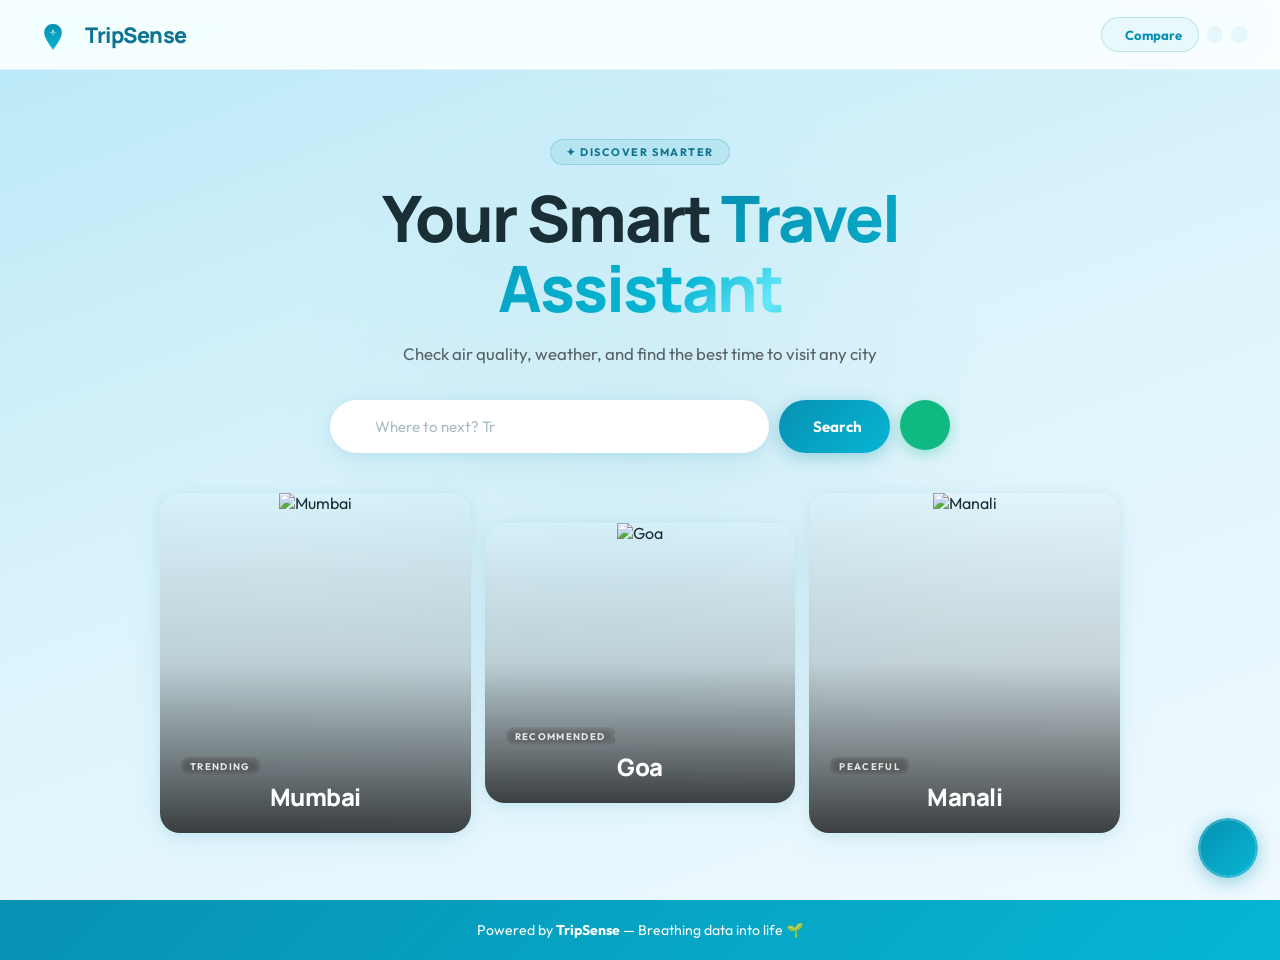
==== commit c9e38893: "Update index.html" ====
--- a/index.html
+++ b/index.html
@@ -3,10 +3,62 @@
 <head>
   <meta charset="UTF-8">
   <meta name="viewport" content="width=device-width, initial-scale=1.0">
-  <title>TripSense | Smart Travel Assistant</title>
+  
+  <!-- Primary SEO -->
+  <title>TripSense | Smart Travel Assistant — Weather, Air Quality & Trip Planner</title>
+  <meta name="description" content="TripSense helps you check real-time air quality, weather conditions, and find the best time to visit any city worldwide. Plan smarter trips with AI-powered travel assistance.">
+  <meta name="keywords" content="travel assistant, weather checker, air quality index, best time to visit, trip planner, travel AI, city weather, AQI checker">
+  <meta name="author" content="TripSense">
+  <meta name="robots" content="index, follow">
+  <link rel="canonical" href="https://thetripsense.in/">
+
+  <!-- Open Graph (WhatsApp, Facebook, LinkedIn previews) -->
+  <meta property="og:type" content="website">
+  <meta property="og:url" content="https://thetripsense.in/">
+  <meta property="og:title" content="TripSense | Smart Travel Assistant">
+  <meta property="og:description" content="Check real-time air quality, weather, and find the best time to visit any city. Plan smarter trips with AI.">
+  <meta property="og:image" content="https://thetripsense.in/tripsense-logo.png">
+  <meta property="og:site_name" content="TripSense">
+  <meta property="og:locale" content="en_IN">
+
+  <!-- Twitter Card -->
+  <meta name="twitter:card" content="summary_large_image">
+  <meta name="twitter:url" content="https://thetripsense.in/">
+  <meta name="twitter:title" content="TripSense | Smart Travel Assistant">
+  <meta name="twitter:description" content="Check real-time air quality, weather, and find the best time to visit any city worldwide.">
+  <meta name="twitter:image" content="https://thetripsense.in/tripsense-logo.png">
+
+  <!-- Structured Data (helps Google understand your site) -->
+  <script type="application/ld+json">
+  {
+    "@context": "https://schema.org",
+    "@type": "WebApplication",
+    "name": "TripSense",
+    "url": "https://thetripsense.in",
+    "description": "Smart travel assistant that checks air quality, weather conditions, and helps plan trips with AI.",
+    "applicationCategory": "TravelApplication",
+    "operatingSystem": "Web",
+    "offers": {
+      "@type": "Offer",
+      "price": "0",
+      "priceCurrency": "INR"
+    },
+    "author": {
+      "@type": "Person",
+      "name": "Jatin Rahinj"
+    }
+  }
+  </script>
+
+  <!-- Favicon -->
   <link rel="icon" href="tripsense.png" type="image/png">
+  <link rel="apple-touch-icon" href="tripsense-logo.png">
+
+  <!-- Fonts -->
   <link href="https://fonts.googleapis.com/css2?family=Outfit:wght@300;400;600;700;800&family=Manrope:wght@400;600;700;800&display=swap" rel="stylesheet">
   <link href="https://fonts.googleapis.com/css2?family=Material+Symbols+Outlined:wght,FILL@100..700,0..1&display=swap" rel="stylesheet">
+  
+  <!-- Scripts & Styles -->
   <script src="https://unpkg.com/lucide@latest"></script>
   <link rel="stylesheet" href="style.css">
 </head>
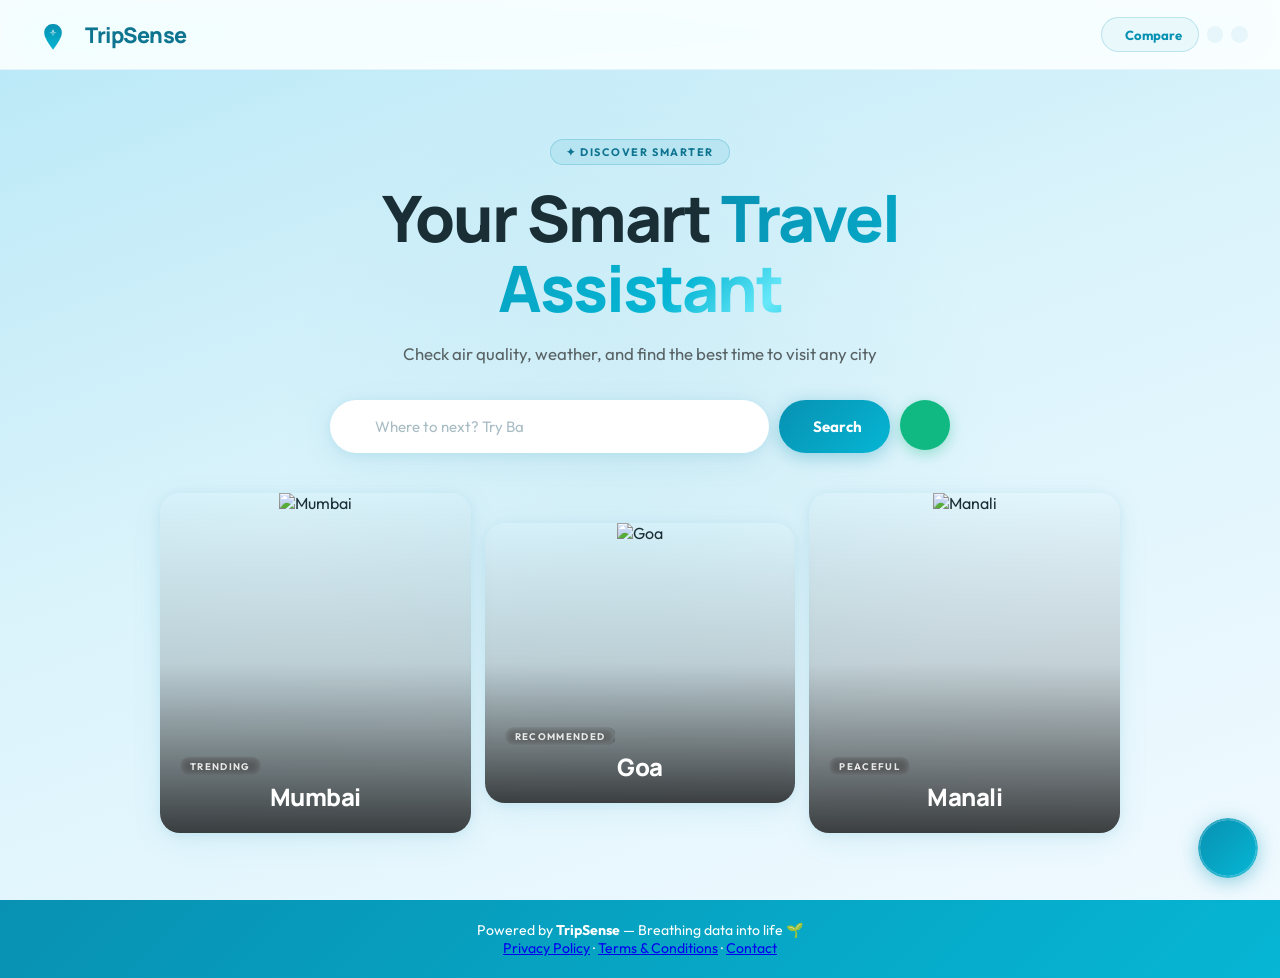
==== commit a042d688: "Update index.html" ====
--- a/index.html
+++ b/index.html
@@ -510,6 +510,13 @@
 <!-- FOOTER -->
 <footer>
   <p>Powered by <b>TripSense</b> — Breathing data into life 🌱</p>
+  <div class="footer-links">
+    <a href="privacy.html">Privacy Policy</a>
+    <span>·</span>
+    <a href="terms.html">Terms & Conditions</a>
+    <span>·</span>
+    <a href="mailto:privacy@thetripsense.in">Contact</a>
+  </div>
 </footer>
 
 <script src="script.js"></script>
@@ -533,5 +540,19 @@
   }, { threshold: 0.07, rootMargin: '0px 0px -30px 0px' });
   document.querySelectorAll('.reveal').forEach(el => window.revealObserver.observe(el));
 </script>
+
+<!-- Cookie Consent -->
+<div id="cookieConsent" class="cookie-consent hidden">
+  <div class="cookie-content">
+    <p>🍪 We use localStorage to save your preferences like 
+    favorite cities and dark mode. No tracking cookies. 
+    <a href="privacy.html">Privacy Policy</a></p>
+    <div class="cookie-buttons">
+      <button id="cookieAccept" class="cookie-accept">Got it!</button>
+      <a href="privacy.html" class="cookie-learn">Learn more</a>
+    </div>
+  </div>
+</div>
+
 </body>
 </html>
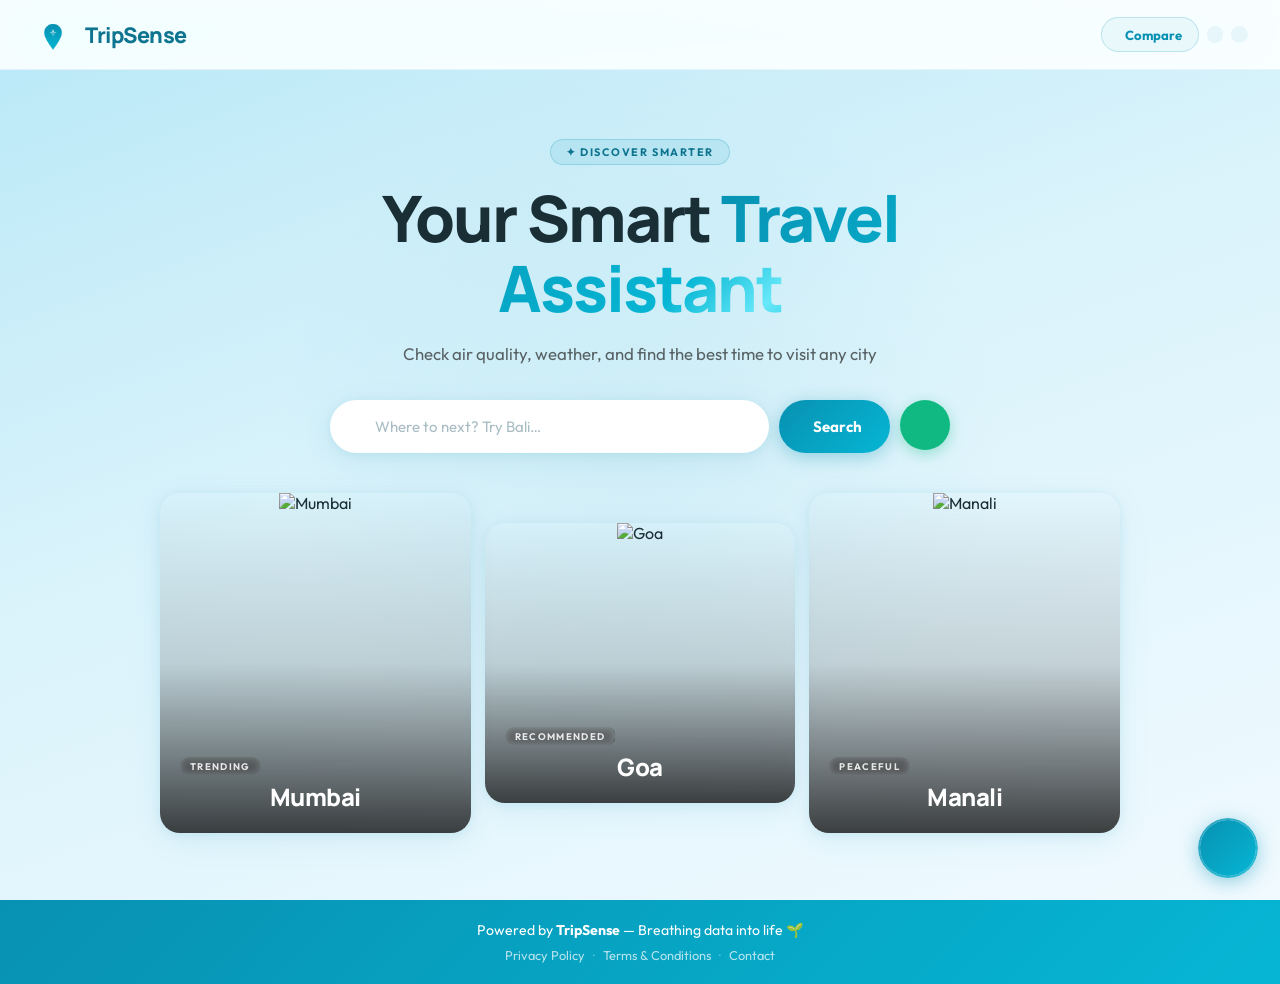
==== commit 281bc5d8: "Update Lucide script source to specific version" ====
--- a/index.html
+++ b/index.html
@@ -59,7 +59,7 @@
   <link href="https://fonts.googleapis.com/css2?family=Material+Symbols+Outlined:wght,FILL@100..700,0..1&display=swap" rel="stylesheet">
   
   <!-- Scripts & Styles -->
-  <script src="https://unpkg.com/lucide@latest"></script>
+  <script src="https://unpkg.com/lucide@0.383.0/dist/umd/lucide.min.js" crossorigin="anonymous"></script>
   <link rel="stylesheet" href="style.css">
 </head>
 <body>
--- a/style.css
+++ b/style.css
@@ -898,6 +898,20 @@
   margin-top: auto; text-align: center; padding: 1.3rem;
   background: linear-gradient(135deg, #0891b2, #06b6d4); color: white; font-size: 0.88rem;
 }
+.footer-links {
+  margin-top: 8px;
+  display: flex;
+  align-items: center;
+  gap: 8px;
+  justify-content: center;
+  font-size: 0.8rem;
+}
+.footer-links a {
+  color: rgba(255,255,255,0.7);
+  text-decoration: none;
+}
+.footer-links a:hover { color: white; }
+.footer-links span { color: rgba(255,255,255,0.4); }
 
 /* === UTILITY === */
 .hidden { display: none !important; }
@@ -1141,6 +1155,20 @@
   border-color: rgba(16,185,129,0.4);
 }
 
+/* Mobile fix for compare modal */
+@media (max-width: 480px) {
+  .compare-inputs {
+    flex-direction: column;
+    gap: 0.5rem;
+  }
+  .compare-input {
+    width: 100%;
+  }
+  .compare-vs {
+    padding: 0.25rem 0;
+  }
+}
+
 /* === 12. HAPTIC PRESS FEEDBACK === */
 .search-btn:active, .platform-btn:active, .location-btn:active, .search-btn:active {
   transform: scale(0.95) !important; transition-duration: 0.1s !important;
@@ -1185,24 +1213,19 @@
   position: relative;
 }
 
-/* Pulsing ring animation */
-.chatbot-toggle::after {
-  content: '';
+/* Pulsing ring animation - using a child element approach */
+.chatbot-toggle .pulse-ring {
   position: absolute;
   inset: -4px;
   border: 2px solid rgba(8,145,178,0.4);
   border-radius: 50%;
   animation: ring-pulse 2.5s ease-in-out infinite;
+  pointer-events: none;
 }
 
 @keyframes ring-pulse {
   0% { transform: scale(1); opacity: 0.8; }
   100% { transform: scale(1.6); opacity: 0; }
-}
-
-.chatbot-toggle:hover {
-  transform: scale(1.1);
-  box-shadow: 0 8px 28px rgba(8,145,178,0.6);
 }
 
 /* Animated gradient border effect */
@@ -1228,7 +1251,7 @@
   100% { background-position: 0% 50%; }
 }
 
-/* Inner glow effect */
+/* Inner glow effect - using ::after for hover state only */
 .chatbot-toggle::after {
   content: '';
   position: absolute;
@@ -1241,7 +1264,7 @@
 
 .chatbot-toggle:hover {
   transform: scale(1.15) rotate(8deg);
-  box-shadow: 
+  box-shadow:
     0 16px 48px rgba(8,145,178,0.35),
     0 8px 24px rgba(139,92,246,0.25),
     inset 0 1px 0 rgba(255,255,255,0.5),
@@ -1686,4 +1709,50 @@
   }
 }
 
-/* Note: Chatbot is theme-independent - maintains light theme in both modes */+/* Cookie Consent Banner */
+.cookie-consent {
+  position: fixed;
+  bottom: 24px;
+  left: 24px;
+  max-width: 420px;
+  background: var(--bg-white);
+  border: 1.5px solid rgba(8,145,178,0.2);
+  border-radius: 16px;
+  padding: 16px 20px;
+  box-shadow: 0 8px 32px rgba(0,0,0,0.15);
+  z-index: 8888;
+  animation: modal-rise 0.4s cubic-bezier(0.34,1.56,0.64,1);
+}
+.cookie-content p {
+  font-size: 0.88rem;
+  color: var(--text-gray);
+  line-height: 1.6;
+  margin-bottom: 12px;
+}
+.cookie-content a { color: var(--primary); }
+.cookie-buttons {
+  display: flex;
+  align-items: center;
+  gap: 12px;
+}
+.cookie-accept {
+  padding: 8px 20px;
+  background: linear-gradient(135deg, #0891b2, #06b6d4);
+  color: white;
+  border: none;
+  border-radius: 50px;
+  font-family: 'Outfit', sans-serif;
+  font-weight: 700;
+  font-size: 0.85rem;
+  cursor: pointer;
+  transition: all 0.3s ease;
+}
+.cookie-accept:hover { transform: translateY(-2px); }
+.cookie-learn {
+  font-size: 0.82rem;
+  color: var(--text-gray);
+  text-decoration: none;
+}
+.cookie-learn:hover { color: var(--primary); }
+
+/* Note: Chatbot is theme-independent - maintains light theme in both modes */
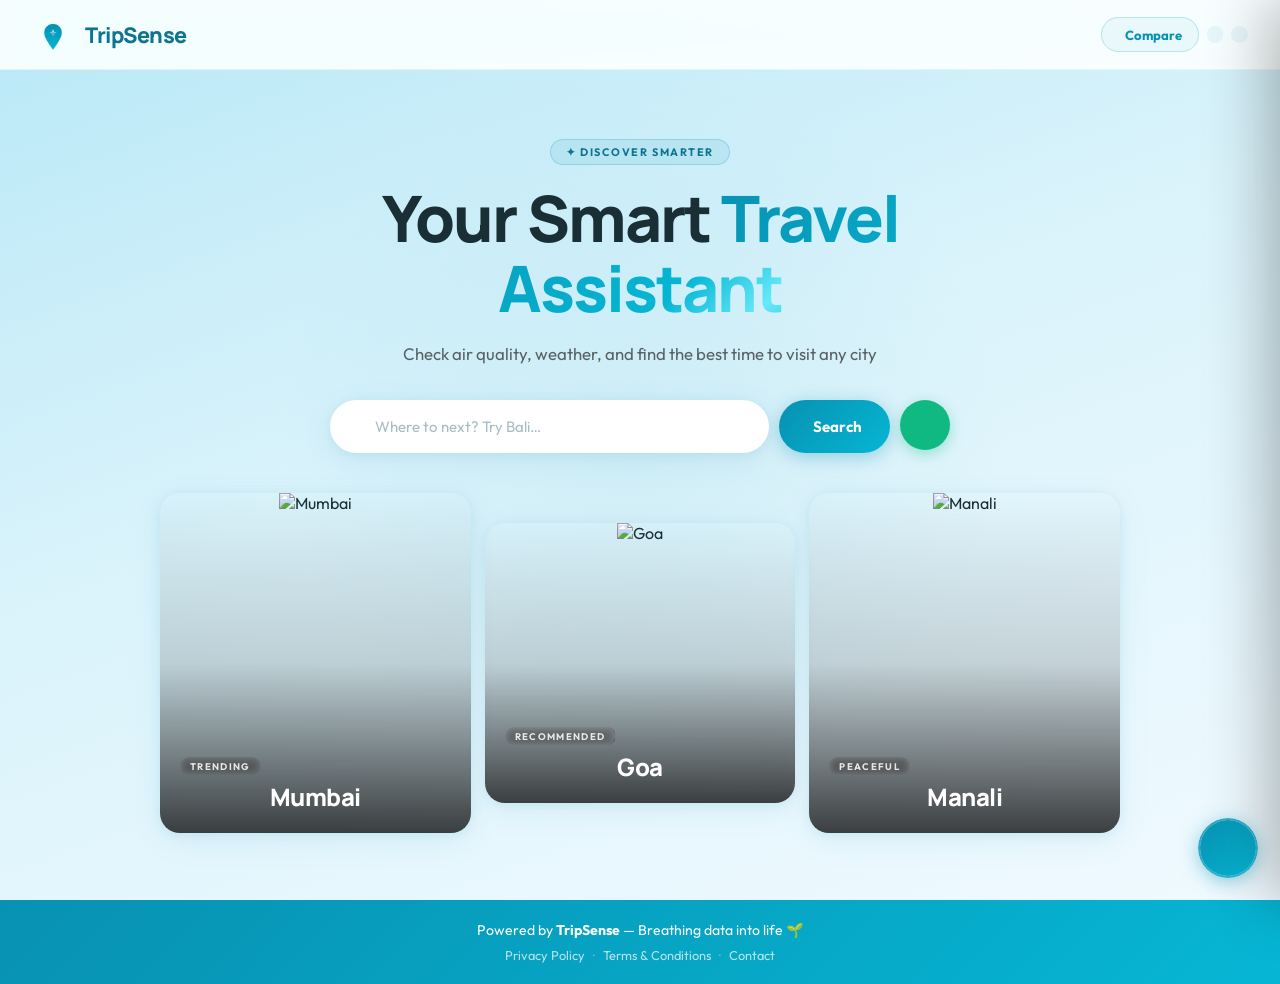
==== commit 38c83083: "Add chatbot overlay and widget to index.html" ====
--- a/index.html
+++ b/index.html
@@ -59,7 +59,7 @@
   <link href="https://fonts.googleapis.com/css2?family=Material+Symbols+Outlined:wght,FILL@100..700,0..1&display=swap" rel="stylesheet">
   
   <!-- Scripts & Styles -->
-  <script src="https://unpkg.com/lucide@0.383.0/dist/umd/lucide.min.js" crossorigin="anonymous"></script>
+  <script src="https://unpkg.com/lucide@0.383.0/dist/umd/lucide.min.js" integrity="sha384-wHFvAtjmgnkA2PJcMsDaCgdipf7X7YV44X/igbLHpvGiq6T5/PvFKl93grpvtbQT" crossorigin="anonymous"></script>
   <link rel="stylesheet" href="style.css">
 </head>
 <body>
@@ -435,11 +435,12 @@
 <div id="toastContainer" class="toast-container"></div>
 
 <!-- AI Trip Assistant Chatbot -->
+<div id="chatbotOverlay" class="chatbot-overlay"></div>
 <div id="chatbotWidget" class="chatbot-widget">
   <button id="chatbotToggle" class="chatbot-toggle" aria-label="Open AI Trip Assistant">
     <i data-lucide="sparkles" class="chatbot-toggle-icon"></i>
   </button>
-  
+
   <div id="chatbotContainer" class="chatbot-container hidden">
     <div class="chatbot-header">
       <div class="chatbot-header-left">
--- a/style.css
+++ b/style.css
@@ -1315,38 +1315,59 @@
   50% { transform: scale(1.05); }
 }
 
-/* Chatbot Container - Fixed light theme (unaffected by dark mode) */
+/* Chatbot Overlay */
+.chatbot-overlay {
+  position: fixed;
+  inset: 0;
+  background: rgba(0,0,0,0.4);
+  z-index: 9997;
+  opacity: 0;
+  pointer-events: none;
+  transition: opacity 0.35s ease;
+}
+
+.chatbot-overlay.active {
+  opacity: 1;
+  pointer-events: all;
+}
+
+/* Chatbot Container - Slide-in drawer from right */
 .chatbot-container {
-  position: absolute;
-  bottom: 80px;
+  position: fixed;
+  top: 0;
   right: 0;
-  width: 380px;
-  max-height: 480px;
-  background: rgba(255,255,255,0.95);
+  height: 100vh;
+  width: 420px;
+  max-width: 100vw;
+  background: rgba(255,255,255,0.98);
   backdrop-filter: blur(20px);
   -webkit-backdrop-filter: blur(20px);
-  border-radius: 24px;
-  box-shadow: 
-    0 20px 60px rgba(0,0,0,0.3),
-    0 0 0 1px rgba(255,255,255,0.05);
-  border: 1px solid rgba(8,145,178,0.25);
-  display: flex;
+  border-radius: 0;
+  box-shadow: -10px 0 60px rgba(0,0,0,0.3);
+  border: none;
+  border-left: 1px solid rgba(8,145,178,0.2);
+  display: flex !important;
   flex-direction: column;
   overflow: hidden;
-  transition: all 0.4s cubic-bezier(0.34,1.56,0.64,1);
+  transform: translateX(100%);
+  transition: transform 0.35s cubic-bezier(0.4, 0, 0.2, 1);
+  z-index: 9998;
 }
 
 /* Dark Mode Support */
 body.dark .chatbot-container {
-  background: rgba(15, 28, 40, 0.95);
+  background: rgba(15, 28, 40, 0.98);
   border-color: rgba(8,145,178,0.3);
-  box-shadow: 0 20px 60px rgba(0,0,0,0.5);
+  box-shadow: -10px 0 60px rgba(0,0,0,0.5);
 }
 
 .chatbot-container.hidden {
-  opacity: 0;
-  transform: translateY(20px) scale(0.95);
+  transform: translateX(100%);
   pointer-events: none;
+}
+
+.chatbot-container:not(.hidden) {
+  transform: translateX(0);
 }
 
 /* Header */
@@ -1437,11 +1458,12 @@
   flex: 1;
   overflow-y: auto;
   padding: 12px 14px;
+  background: transparent;
   display: flex;
   flex-direction: column;
-  gap: 12px;
-  max-height: 200px;
-  background: #f0f9ff;
+  gap: 0.75rem;
+  min-height: 0;
+  max-height: none;
   scrollbar-width: thin;
   scrollbar-color: rgba(8,145,178,0.3) transparent;
 }
@@ -1550,6 +1572,7 @@
   gap: 6px;
   background: #ffffff;
   border-top: 1px solid rgba(8,145,178,0.06);
+  flex-shrink: 0;
 }
 
 .suggestion-chip {
@@ -1590,6 +1613,7 @@
   padding: 10px 14px;
   background: #ffffff;
   border-top: 1px solid rgba(8,145,178,0.06);
+  flex-shrink: 0;
 }
 
 .chatbot-input-wrapper {
@@ -1691,21 +1715,24 @@
     bottom: 1rem;
     right: 1rem;
   }
-  
+
   .chatbot-toggle {
     width: 56px;
     height: 56px;
   }
-  
+
   .chatbot-container {
-    width: calc(100vw - 2rem);
-    right: -0.5rem;
-    bottom: 70px;
-    max-height: 70vh;
+    width: 100vw;
+    max-width: 100vw;
   }
-  
+
   .chatbot-messages {
-    max-height: 40vh;
+    flex: 1;
+  }
+
+  .chatbot-suggestions {
+    max-height: 120px;
+    overflow-y: auto;
   }
 }
 
